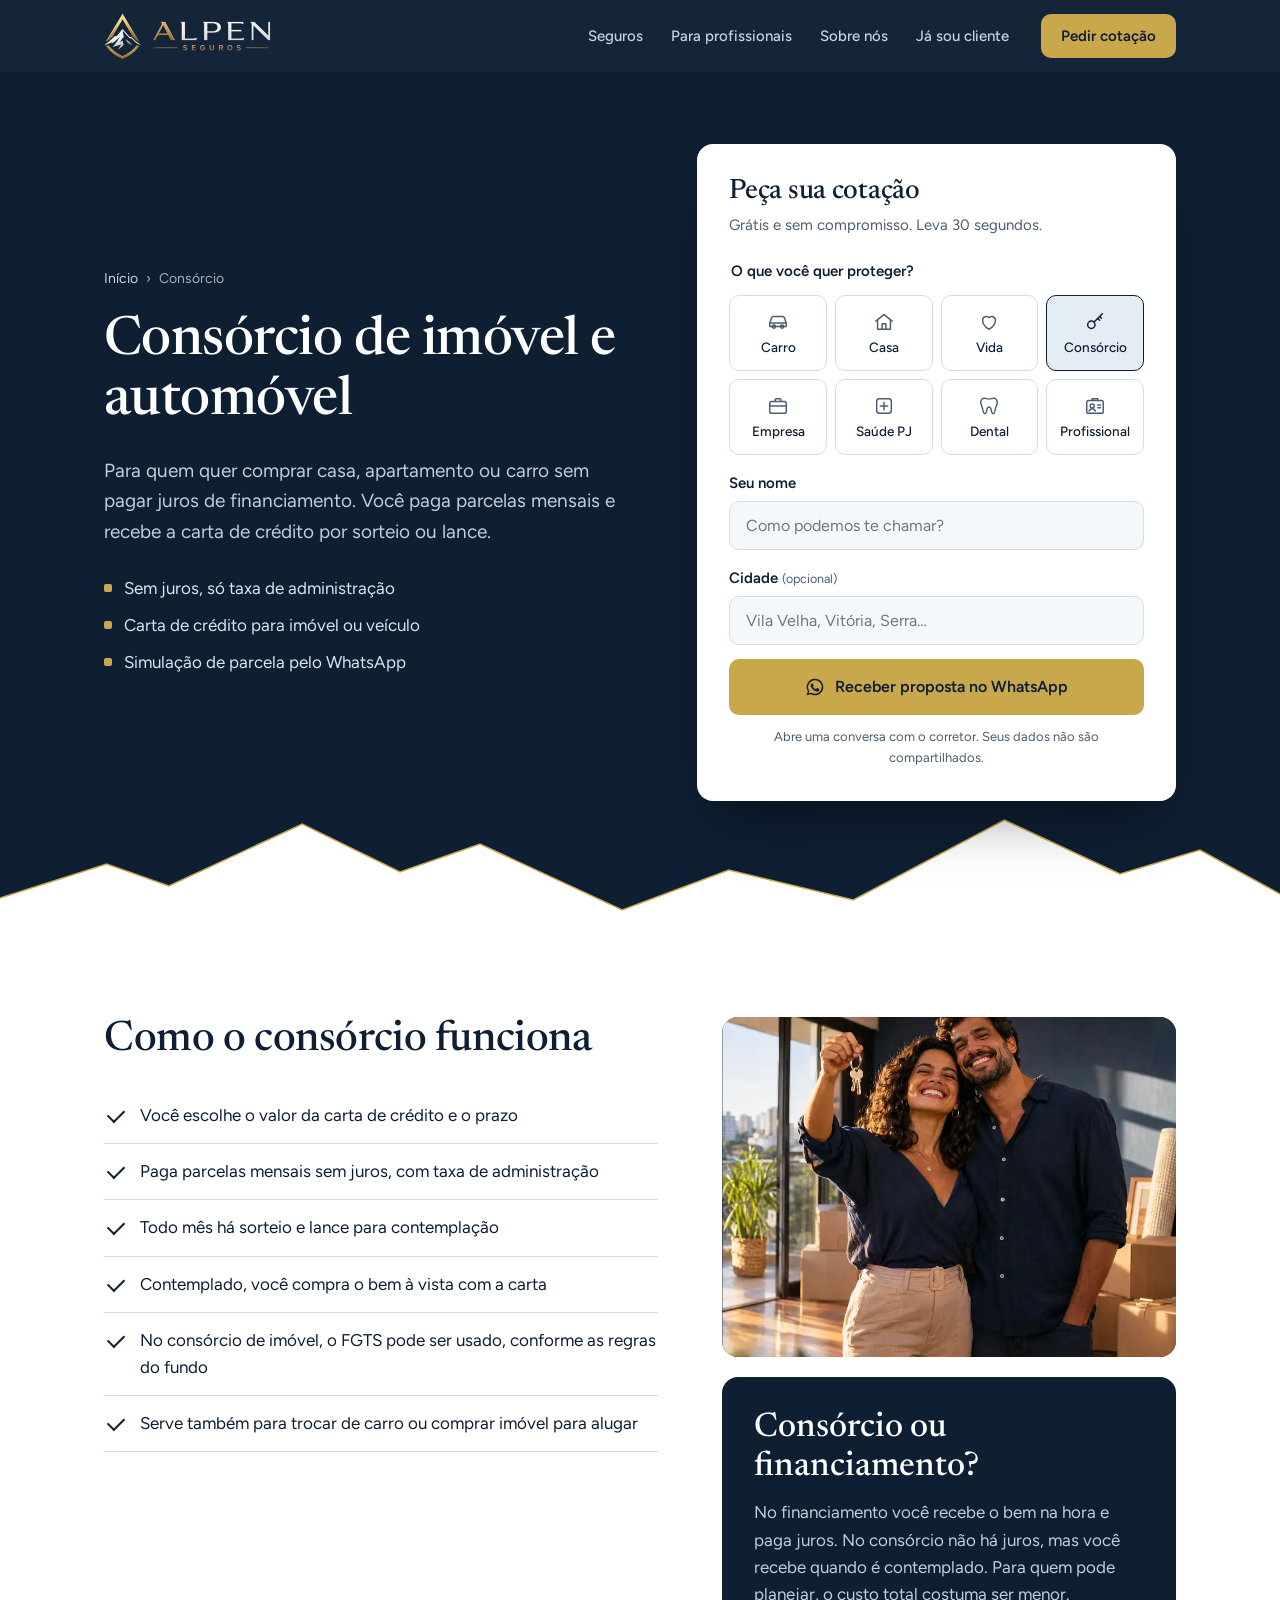
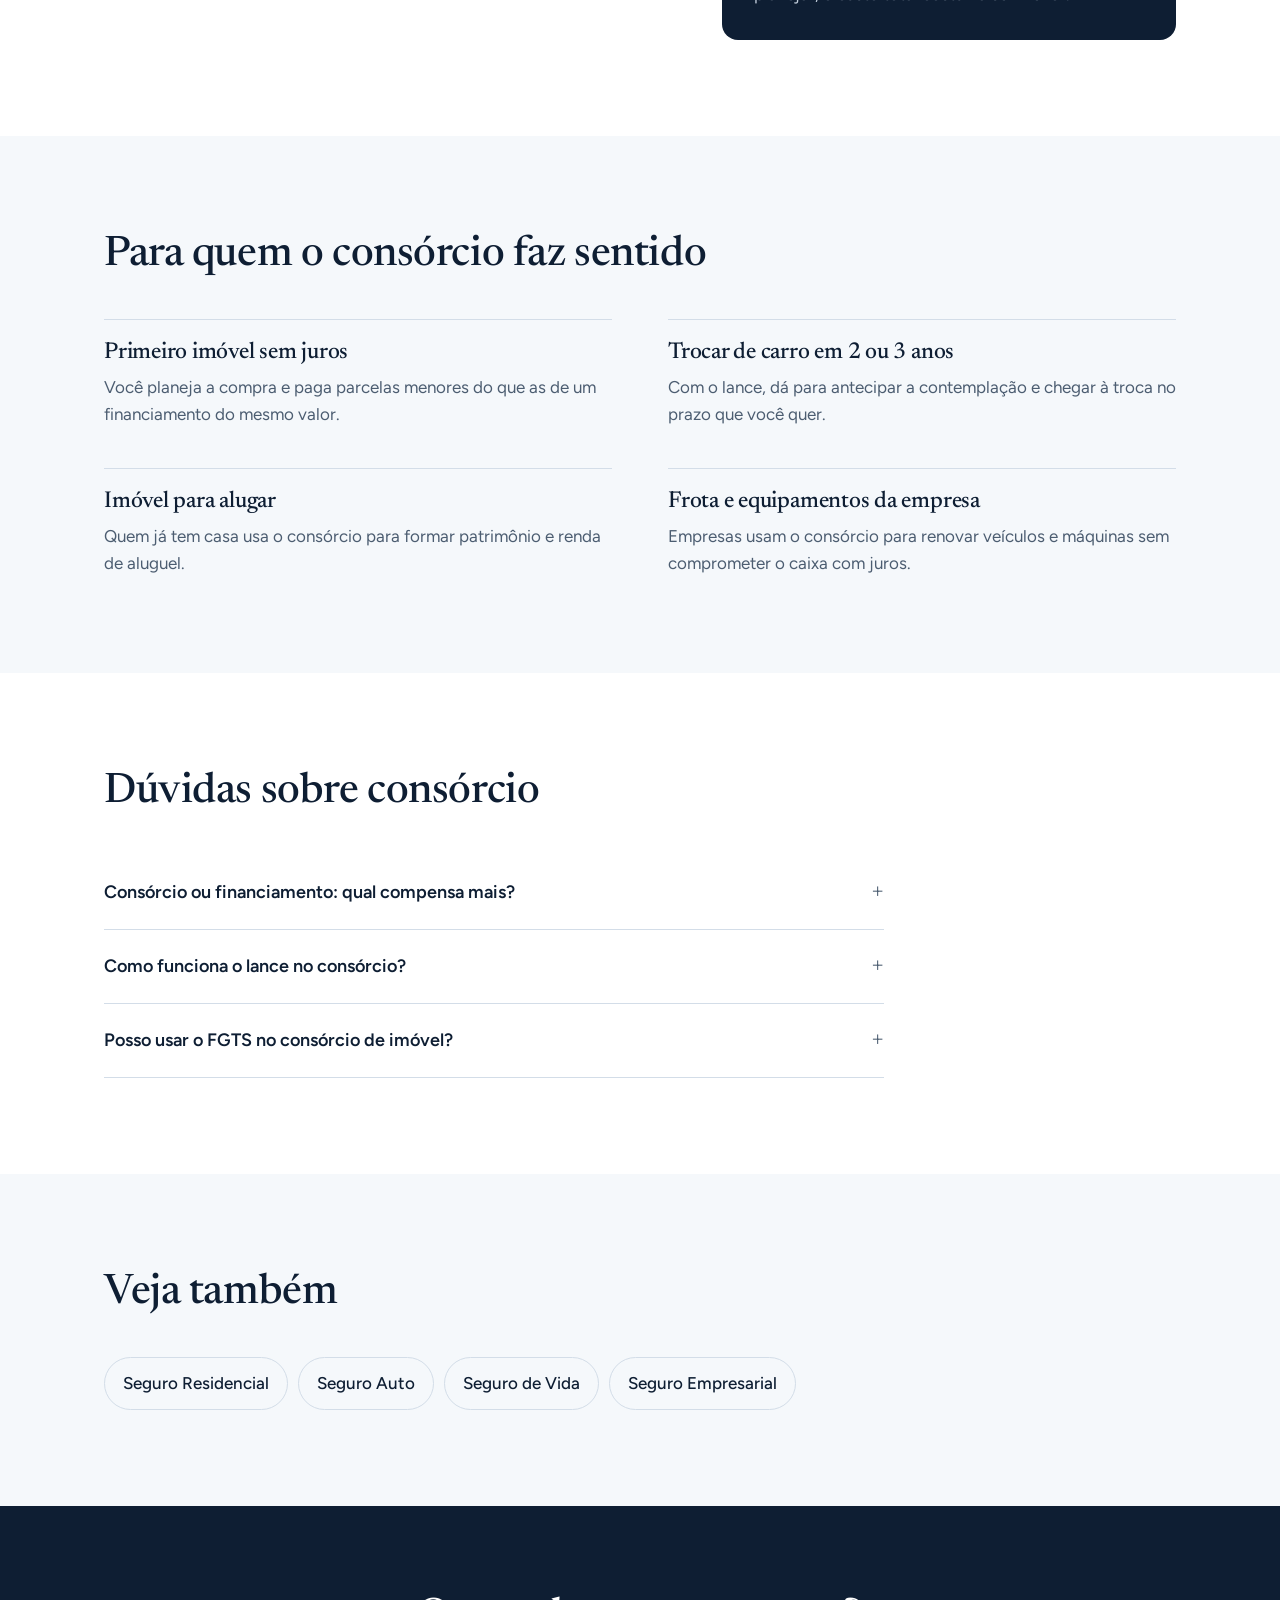
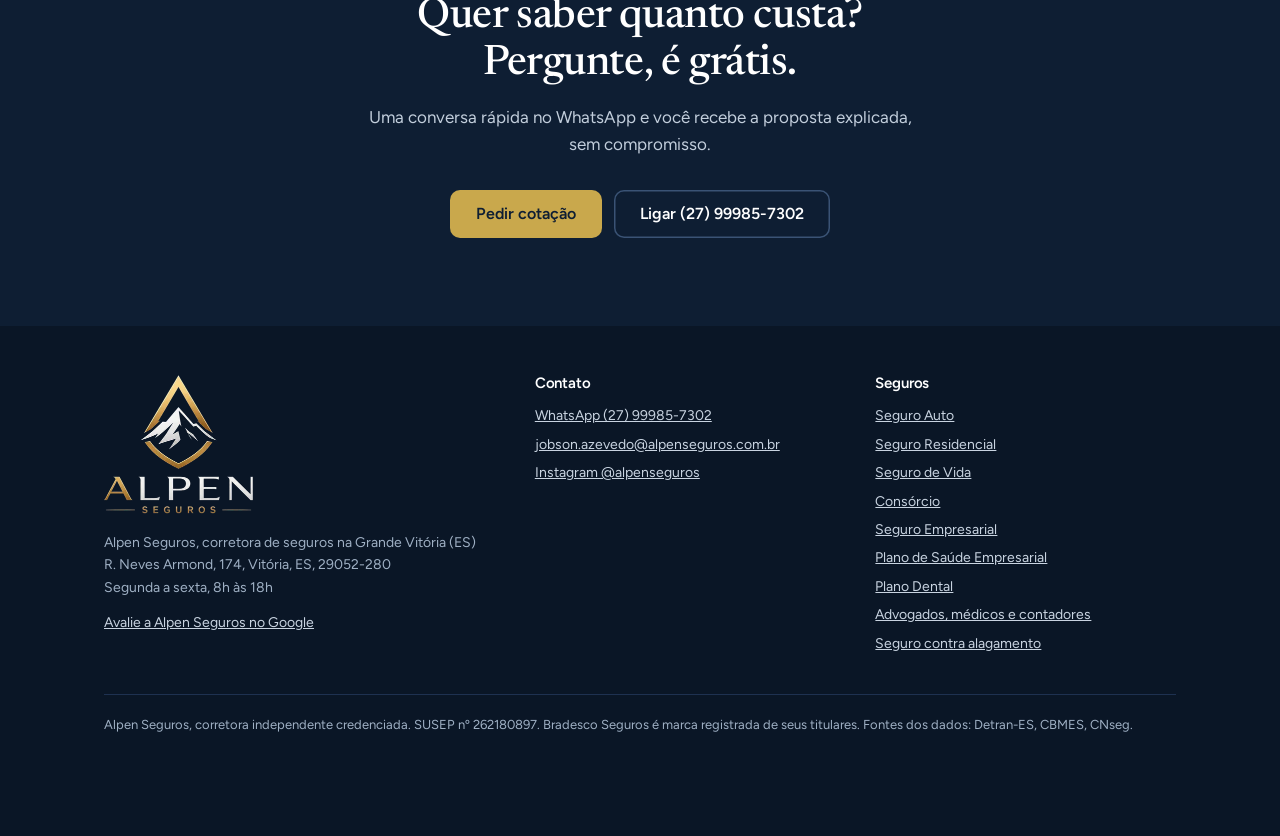
==== consorcio/index.html @ 2e8d4a55 "Add AI-generated lifestyle photos for each insurance page - Nine 2048px photos generated with GPT Im" ====
<!doctype html>
<html lang="pt-BR">
<head>
<meta charset="utf-8">
<meta name="viewport" content="width=device-width, initial-scale=1">
<meta name="google-site-verification" content="KwMUnPhEpfxivuKFeh3EmDZfdwKrWBm_-2yaFCS8dkA">
<title>Consórcio de Imóvel e Automóvel no ES | Alpen Seguros</title>
<meta name="description" content="Consórcio para comprar casa, apartamento ou carro sem juros de financiamento. Entenda lance, sorteio e carta de crédito. Atendimento em Vila Velha e Vitória.">
<meta name="robots" content="index, follow">
<link rel="canonical" href="https://alpenseguros.com.br/consorcio/">
<meta name="geo.region" content="BR-ES">
<meta name="geo.placename" content="Vitória, Vila Velha, Espírito Santo">
<meta property="og:type" content="website">
<meta property="og:locale" content="pt_BR">
<meta property="og:site_name" content="Alpen Seguros">
<meta property="og:url" content="https://alpenseguros.com.br/consorcio/">
<meta property="og:title" content="Consórcio de Imóvel e Automóvel no ES | Alpen Seguros">
<meta property="og:description" content="Consórcio para comprar casa, apartamento ou carro sem juros de financiamento. Entenda lance, sorteio e carta de crédito. Atendimento em Vila Velha e Vitória.">
<meta property="og:image" content="https://alpenseguros.com.br/img/og-alpen-seguros.jpg">
<meta property="og:image:width" content="1200">
<meta property="og:image:height" content="630">
<meta name="twitter:card" content="summary_large_image">
<link rel="icon" type="image/png" href="/img/favicon.png">
<link rel="apple-touch-icon" href="/img/apple-touch-icon.png">
<link rel="preconnect" href="https://fonts.googleapis.com">
<link rel="preconnect" href="https://fonts.gstatic.com" crossorigin>
<link href="https://fonts.googleapis.com/css2?family=Figtree:wght@400;500;600&family=Newsreader:wght@400;500&display=swap" rel="stylesheet">
<link rel="stylesheet" href="/assets/site.css">
<script>document.documentElement.classList.add('js')</script>
<script type="application/ld+json">
{
 "@context": "https://schema.org",
 "@type": "Service",
 "name": "Consórcio de imóvel e automóvel",
 "serviceType": "Consórcio",
 "description": "Consórcio para comprar casa, apartamento ou carro sem juros de financiamento. Entenda lance, sorteio e carta de crédito. Atendimento em Vila Velha e Vitória.",
 "url": "https://alpenseguros.com.br/consorcio/",
 "provider": {
  "@id": "https://alpenseguros.com.br/#empresa"
 },
 "areaServed": [
  "Vila Velha",
  "Vitória",
  "Serra",
  "Cariacica",
  "Viana",
  "Espírito Santo"
 ]
}
</script>
<script type="application/ld+json">
{
 "@context": "https://schema.org",
 "@type": "FAQPage",
 "mainEntity": [
  {
   "@type": "Question",
   "name": "Consórcio ou financiamento: qual compensa mais?",
   "acceptedAnswer": {
    "@type": "Answer",
    "text": "Se você precisa do bem agora, o financiamento resolve, mas com juros. Se pode esperar a contemplação, o consórcio costuma sair mais barato no total."
   }
  },
  {
   "@type": "Question",
   "name": "Como funciona o lance no consórcio?",
   "acceptedAnswer": {
    "@type": "Answer",
    "text": "Lance é um valor que você oferece adiantado para ser contemplado antes. Todo mês, além dos sorteados, é contemplado quem oferece o maior lance."
   }
  },
  {
   "@type": "Question",
   "name": "Posso usar o FGTS no consórcio de imóvel?",
   "acceptedAnswer": {
    "@type": "Answer",
    "text": "Sim, para dar lance, amortizar ou completar a carta, desde que você cumpra as regras do FGTS para compra de imóvel residencial."
   }
  }
 ]
}
</script>
<script type="application/ld+json">
{
 "@context": "https://schema.org",
 "@type": "BreadcrumbList",
 "itemListElement": [
  {
   "@type": "ListItem",
   "position": 1,
   "name": "Alpen Seguros",
   "item": "https://alpenseguros.com.br/"
  },
  {
   "@type": "ListItem",
   "position": 2,
   "name": "Consórcio",
   "item": "https://alpenseguros.com.br/consorcio/"
  }
 ]
}
</script>
<script type="application/ld+json">
{
 "@context": "https://schema.org",
 "@type": "InsuranceAgency",
 "@id": "https://alpenseguros.com.br/#empresa",
 "name": "Alpen Seguros",
 "description": "Corretora de seguros em Vila Velha e Vitória (ES). Seguro auto, residencial, de vida, consórcio, seguro empresarial, plano de saúde, plano dental e seguros para profissionais liberais.",
 "url": "https://alpenseguros.com.br/",
 "logo": "https://alpenseguros.com.br/img/og-alpen-seguros.jpg",
 "image": "https://alpenseguros.com.br/img/og-alpen-seguros.jpg",
 "telephone": "+55-27-99985-7302",
 "email": "jobson.azevedo@alpenseguros.com.br",
 "founder": {
  "@type": "Person",
  "name": "Jobson Azevedo",
  "jobTitle": "Corretor de seguros"
 },
 "foundingDate": "2025",
 "address": {
  "@type": "PostalAddress",
  "streetAddress": "R. Neves Armond, 174",
  "addressLocality": "Vitória",
  "addressRegion": "ES",
  "postalCode": "29052-280",
  "addressCountry": "BR"
 },
 "geo": {
  "@type": "GeoCoordinates",
  "latitude": -20.301,
  "longitude": -40.2917
 },
 "areaServed": [
  "Vila Velha",
  "Vitória",
  "Serra",
  "Cariacica",
  "Viana",
  "Guarapari",
  "Espírito Santo"
 ],
 "sameAs": [
  "https://www.instagram.com/alpenseguros"
 ],
 "openingHoursSpecification": {
  "@type": "OpeningHoursSpecification",
  "dayOfWeek": [
   "Monday",
   "Tuesday",
   "Wednesday",
   "Thursday",
   "Friday"
  ],
  "opens": "08:00",
  "closes": "18:00"
 },
 "priceRange": "$$",
 "identifier": {
  "@type": "PropertyValue",
  "propertyID": "SUSEP",
  "value": "262180897"
 },
 "hasOfferCatalog": {
  "@type": "OfferCatalog",
  "name": "Seguros",
  "itemListElement": [
   {
    "@type": "Offer",
    "itemOffered": {
     "@type": "Service",
     "name": "Seguro Auto",
     "url": "https://alpenseguros.com.br/seguro-auto/"
    }
   },
   {
    "@type": "Offer",
    "itemOffered": {
     "@type": "Service",
     "name": "Seguro Residencial",
     "url": "https://alpenseguros.com.br/seguro-residencial/"
    }
   },
   {
    "@type": "Offer",
    "itemOffered": {
     "@type": "Service",
     "name": "Seguro de Vida",
     "url": "https://alpenseguros.com.br/seguro-de-vida/"
    }
   },
   {
    "@type": "Offer",
    "itemOffered": {
     "@type": "Service",
     "name": "Consórcio",
     "url": "https://alpenseguros.com.br/consorcio/"
    }
   },
   {
    "@type": "Offer",
    "itemOffered": {
     "@type": "Service",
     "name": "Seguro Empresarial",
     "url": "https://alpenseguros.com.br/seguro-empresarial/"
    }
   },
   {
    "@type": "Offer",
    "itemOffered": {
     "@type": "Service",
     "name": "Plano de Saúde Empresarial",
     "url": "https://alpenseguros.com.br/plano-de-saude-empresarial/"
    }
   },
   {
    "@type": "Offer",
    "itemOffered": {
     "@type": "Service",
     "name": "Plano Dental",
     "url": "https://alpenseguros.com.br/plano-dental/"
    }
   },
   {
    "@type": "Offer",
    "itemOffered": {
     "@type": "Service",
     "name": "Advogados, médicos e contadores",
     "url": "https://alpenseguros.com.br/seguro-para-profissionais/"
    }
   },
   {
    "@type": "Offer",
    "itemOffered": {
     "@type": "Service",
     "name": "Seguro contra alagamento",
     "url": "https://alpenseguros.com.br/seguro-alagamento/"
    }
   }
  ]
 }
}
</script>
<!-- Google Ads: conversão "Clique no WhatsApp" (criada em 24/06/2026) -->
<script>
// Carrega o Google Ads depois que a página abriu (os eventos ficam na fila até lá)
window.addEventListener('load',function(){var s=document.createElement('script');s.async=true;s.src='https://www.googletagmanager.com/gtag/js?id=AW-18230041101';document.head.appendChild(s);});
window.dataLayer=window.dataLayer||[];
function gtag(){dataLayer.push(arguments);}
gtag('js',new Date());
gtag('config','AW-18230041101');
window.alpenConversao=function(){gtag('event','conversion',{'send_to':'AW-18230041101/6PaYCPKf7MQcEI204fRD'});};
document.addEventListener('click',function(e){if(e.target.closest('a[href*="wa.me"]'))window.alpenConversao();});
</script>
</head>
<body>
<a class="skip" href="#conteudo">Pular para o conteúdo</a>
<header class="top">
  <div class="wrap nav">
    <a class="brand" href="/" aria-label="Alpen Seguros, página inicial">
      <img class="brand-mark" src="/img/alpen-simbolo.webp" alt="" width="74" height="92">
      <img class="brand-name" src="/img/alpen-nome.webp" alt="Alpen Seguros" width="236" height="60">
    </a>
    <ul>
      <li><a href="/#seguros">Seguros</a></li>
      <li><a href="/seguro-para-profissionais/">Para profissionais</a></li>
      <li><a href="/#sobre">Sobre nós</a></li>
      <li><a href="/#cliente">Já sou cliente</a></li>
    </ul>
    <a class="btn btn-gold" href="#cotacao" data-focus>Pedir cotação</a>
  </div>
</header>

<main id="conteudo">
  <section class="hero inner">
    <div class="wrap hero-grid">
      <div>
        <nav class="crumbs" aria-label="Você está em"><a href="/">Início</a><span aria-hidden="true">›</span>Consórcio</nav>
        <h1>Consórcio de imóvel e automóvel</h1>
        <p class="lead">Para quem quer comprar casa, apartamento ou carro sem pagar juros de financiamento. Você paga parcelas mensais e recebe a carta de crédito por sorteio ou lance.</p>
        <ul class="highlights">
          <li>Sem juros, só taxa de administração</li>
          <li>Carta de crédito para imóvel ou veículo</li>
          <li>Simulação de parcela pelo WhatsApp</li>
        </ul>
      </div>
      <form class="quote" id="cotacao" novalidate>
        <h2>Peça sua cotação</h2>
        <p class="sub">Grátis e sem compromisso. Leva 30 segundos.</p>
        <fieldset>
          <legend>O que você quer proteger?</legend>
          <div class="chips">
            <label class="chip"><input type="radio" name="produto" value="Seguro Auto"><span><svg viewBox="0 0 24 24" fill="none" stroke-width="1.6" stroke-linecap="round" stroke-linejoin="round" aria-hidden="true"><path d="M5 17h14M3 13l2-5.5A2 2 0 0 1 6.9 6h10.2a2 2 0 0 1 1.9 1.5L21 13v4h-2.5M5.5 17H3v-4h18"/><circle cx="7.5" cy="17" r="1.8"/><circle cx="16.5" cy="17" r="1.8"/></svg>Carro</span></label>
            <label class="chip"><input type="radio" name="produto" value="Seguro Residencial"><span><svg viewBox="0 0 24 24" fill="none" stroke-width="1.6" stroke-linecap="round" stroke-linejoin="round" aria-hidden="true"><path d="M3 11 12 4l9 7"/><path d="M5 10v10h14V10"/><path d="M10 20v-6h4v6"/></svg>Casa</span></label>
            <label class="chip"><input type="radio" name="produto" value="Seguro de Vida"><span><svg viewBox="0 0 24 24" fill="none" stroke-width="1.6" stroke-linecap="round" stroke-linejoin="round" aria-hidden="true"><path d="M12 20s-7-4.4-7-10a4 4 0 0 1 7-2.6A4 4 0 0 1 19 10c0 5.6-7 10-7 10Z"/></svg>Vida</span></label>
            <label class="chip"><input type="radio" name="produto" value="Consórcio" checked><span><svg viewBox="0 0 24 24" fill="none" stroke-width="1.6" stroke-linecap="round" stroke-linejoin="round" aria-hidden="true"><circle cx="8" cy="15" r="4"/><path d="m11 12 9-9M17 6l2 2M15 8l2 2"/></svg>Consórcio</span></label>
            <label class="chip"><input type="radio" name="produto" value="Seguro Empresarial"><span><svg viewBox="0 0 24 24" fill="none" stroke-width="1.6" stroke-linecap="round" stroke-linejoin="round" aria-hidden="true"><rect x="3" y="7" width="18" height="13" rx="2"/><path d="M9 7V5a1 1 0 0 1 1-1h4a1 1 0 0 1 1 1v2M3 12h18"/></svg>Empresa</span></label>
            <label class="chip"><input type="radio" name="produto" value="Plano de Saúde Empresarial"><span><svg viewBox="0 0 24 24" fill="none" stroke-width="1.6" stroke-linecap="round" stroke-linejoin="round" aria-hidden="true"><rect x="4" y="4" width="16" height="16" rx="3"/><path d="M12 8v8M8 12h8"/></svg>Saúde PJ</span></label>
            <label class="chip"><input type="radio" name="produto" value="Plano Dental"><span><svg viewBox="0 0 24 24" fill="none" stroke-width="1.6" stroke-linecap="round" stroke-linejoin="round" aria-hidden="true"><path d="M7 3.5c-2.5 0-4 2-4 4.5 0 3 1.5 4.5 2 7 .5 3 1 5.5 2.5 5.5S9.5 17 10 15c.4-1.4 1-2 2-2s1.6.6 2 2c.5 2 1 5.5 2.5 5.5S18.5 18 19 15c.5-2.5 2-4 2-7 0-2.5-1.5-4.5-4-4.5-2 0-3 1-5 1s-3-1-5-1Z"/></svg>Dental</span></label>
            <label class="chip"><input type="radio" name="produto" value="Seguro para Profissional Liberal"><span><svg viewBox="0 0 24 24" fill="none" stroke-width="1.6" stroke-linecap="round" stroke-linejoin="round" aria-hidden="true"><rect x="3" y="6" width="18" height="14" rx="2"/><circle cx="9" cy="12" r="2.2"/><path d="M5.5 17.5c.6-1.6 2-2.5 3.5-2.5s2.9.9 3.5 2.5M15 11h3M15 14h3M9 6V4h6v2"/></svg>Profissional</span></label>
          </div>
        </fieldset>
        <div class="field">
          <label for="nome">Seu nome</label>
          <input id="nome" name="nome" autocomplete="given-name" placeholder="Como podemos te chamar?">
        </div>
        <div class="field">
          <label for="cidade">Cidade <small>(opcional)</small></label>
          <input id="cidade" name="cidade" autocomplete="address-level2" placeholder="Vila Velha, Vitória, Serra…">
        </div>
        <p class="err" id="err" role="alert"></p>
        <button class="btn btn-gold" type="submit"><svg width="20" height="20" viewBox="0 0 24 24" aria-hidden="true"><path fill="currentColor" d="M12 2a10 10 0 0 0-8.6 15.1L2 22l5-1.3A10 10 0 1 0 12 2Zm0 18.2c-1.5 0-3-.4-4.3-1.2l-.3-.2-3 .8.8-2.9-.2-.3A8.2 8.2 0 1 1 12 20.2Zm4.5-6.1c-.2-.1-1.5-.7-1.7-.8-.2-.1-.4-.1-.6.1l-.8 1c-.1.2-.3.2-.5.1a6.7 6.7 0 0 1-3.3-2.9c-.2-.4.2-.4.7-1.3.1-.2 0-.3 0-.4l-.8-1.8c-.2-.5-.4-.4-.6-.4h-.5a1 1 0 0 0-.7.3 3 3 0 0 0-.9 2.2c0 1.3.9 2.5 1 2.7.1.2 1.8 2.8 4.4 3.9 1.6.7 2.3.8 3.1.6.5-.1 1.5-.6 1.7-1.2.2-.6.2-1.1.1-1.2l-.6-.3Z"/></svg>Receber proposta no WhatsApp</button>
        <p class="fine">Abre uma conversa com o corretor. Seus dados não são compartilhados.</p>
      </form>
    </div>
    <svg class="ridge" viewBox="0 0 1440 110" preserveAspectRatio="none" aria-hidden="true">
      <path d="M0 110V86l120-34 70 22 150-62 110 48 90-28 160 66 120-40 140 30 170-80 130 54 90-24 90 44V110Z" fill="#fff"/>
      <path d="M0 86l120-34 70 22 150-62 110 48 90-28 160 66 120-40 140 30 170-80 130 54 90-24 90 44" fill="none" stroke="#C9A84C" stroke-width="1.5" vector-effect="non-scaling-stroke"/>
    </svg>
  </section>

  <section class="block">
    <div class="wrap split">
      <div>
        <h2>Como o consórcio funciona</h2>
        <ul class="checks">
          <li>Você escolhe o valor da carta de crédito e o prazo</li>
          <li>Paga parcelas mensais sem juros, com taxa de administração</li>
          <li>Todo mês há sorteio e lance para contemplação</li>
          <li>Contemplado, você compra o bem à vista com a carta</li>
          <li>No consórcio de imóvel, o FGTS pode ser usado, conforme as regras do fundo</li>
          <li>Serve também para trocar de carro ou comprar imóvel para alugar</li>
        </ul>
      </div>
      <div class="side">
        <figure class="shot reveal"><img src="/img/fotos/consorcio-800.webp" srcset="/img/fotos/consorcio-480.webp 480w, /img/fotos/consorcio-800.webp 800w, /img/fotos/consorcio-1200.webp 1200w" sizes="(max-width: 960px) 100vw, 560px" alt="Chaves de um imóvel novo" loading="lazy" decoding="async" onerror="this.parentNode.classList.add('nofoto')"><svg class="fallback" viewBox="0 0 24 24" fill="none" stroke-width="1.6" stroke-linecap="round" stroke-linejoin="round" aria-hidden="true"><circle cx="8" cy="15" r="4"/><path d="m11 12 9-9M17 6l2 2M15 8l2 2"/></svg></figure>
        <div class="fact"><strong>Consórcio ou financiamento?</strong><p>No financiamento você recebe o bem na hora e paga juros. No consórcio não há juros, mas você recebe quando é contemplado. Para quem pode planejar, o custo total costuma ser menor.</p></div>
      </div>
    </div>
  </section>
  <section class="block alt">
    <div class="wrap">
      <div class="head"><h2>Para quem o consórcio faz sentido</h2></div>
      <div class="cases">
        <div><h3>Primeiro imóvel sem juros</h3><p>Você planeja a compra e paga parcelas menores do que as de um financiamento do mesmo valor.</p></div>
        <div><h3>Trocar de carro em 2 ou 3 anos</h3><p>Com o lance, dá para antecipar a contemplação e chegar à troca no prazo que você quer.</p></div>
        <div><h3>Imóvel para alugar</h3><p>Quem já tem casa usa o consórcio para formar patrimônio e renda de aluguel.</p></div>
        <div><h3>Frota e equipamentos da empresa</h3><p>Empresas usam o consórcio para renovar veículos e máquinas sem comprometer o caixa com juros.</p></div>
      </div>
    </div>
  </section>

  <section class="block">
    <div class="wrap">
      <div class="head"><h2>Dúvidas sobre consórcio</h2></div>
      <div class="faq">
        <details><summary>Consórcio ou financiamento: qual compensa mais?</summary><p>Se você precisa do bem agora, o financiamento resolve, mas com juros. Se pode esperar a contemplação, o consórcio costuma sair mais barato no total.</p></details>
        <details><summary>Como funciona o lance no consórcio?</summary><p>Lance é um valor que você oferece adiantado para ser contemplado antes. Todo mês, além dos sorteados, é contemplado quem oferece o maior lance.</p></details>
        <details><summary>Posso usar o FGTS no consórcio de imóvel?</summary><p>Sim, para dar lance, amortizar ou completar a carta, desde que você cumpra as regras do FGTS para compra de imóvel residencial.</p></details>
      </div>
    </div>
  </section>

  <section class="block alt">
    <div class="wrap">
      <div class="head"><h2>Veja também</h2></div>
      <ul class="related">
        <li><a href="/seguro-residencial/">Seguro Residencial</a></li>
        <li><a href="/seguro-auto/">Seguro Auto</a></li>
        <li><a href="/seguro-de-vida/">Seguro de Vida</a></li>
        <li><a href="/seguro-empresarial/">Seguro Empresarial</a></li>
      </ul>
    </div>
  </section>

  <section class="final">
    <div class="wrap">
      <h2>Quer saber quanto custa? Pergunte, é grátis.</h2>
      <p>Uma conversa rápida no WhatsApp e você recebe a proposta explicada, sem compromisso.</p>
      <div class="actions">
        <a class="btn btn-gold" href="#cotacao" data-focus>Pedir cotação</a>
        <a class="btn btn-ghost" href="tel:+5527999857302">Ligar (27) 99985-7302</a>
      </div>
    </div>
  </section>
</main>
<footer>
  <div class="wrap">
    <div class="foot">
      <div>
        <img class="foot-logo" src="/img/alpen-logo.webp" alt="Alpen Seguros" width="300" height="279" loading="lazy">
        <address>
          Alpen Seguros, corretora de seguros na Grande Vitória (ES)<br>
          R. Neves Armond, 174, Vitória, ES, 29052-280<br>
          Segunda a sexta, 8h às 18h
        </address>
        <p style="margin-top:10px"><a href="https://share.google/4tzNJm3uzbHY8INDY">Avalie a Alpen Seguros no Google</a></p>
      </div>
      <div>
        <h2>Contato</h2>
        <ul>
          <li><a href="https://wa.me/5527999857302">WhatsApp (27) 99985-7302</a></li>
          <li><a href="mailto:jobson.azevedo@alpenseguros.com.br">jobson.azevedo@alpenseguros.com.br</a></li>
          <li><a href="https://www.instagram.com/alpenseguros">Instagram @alpenseguros</a></li>
        </ul>
      </div>
      <div>
        <h2>Seguros</h2>
        <ul>
          <li><a href="/seguro-auto/">Seguro Auto</a></li>
          <li><a href="/seguro-residencial/">Seguro Residencial</a></li>
          <li><a href="/seguro-de-vida/">Seguro de Vida</a></li>
          <li><a href="/consorcio/">Consórcio</a></li>
          <li><a href="/seguro-empresarial/">Seguro Empresarial</a></li>
          <li><a href="/plano-de-saude-empresarial/">Plano de Saúde Empresarial</a></li>
          <li><a href="/plano-dental/">Plano Dental</a></li>
          <li><a href="/seguro-para-profissionais/">Advogados, médicos e contadores</a></li>
          <li><a href="/seguro-alagamento/">Seguro contra alagamento</a></li>
        </ul>
      </div>
    </div>
    <p class="legal">Alpen Seguros, corretora independente credenciada. SUSEP nº 262180897. Bradesco Seguros é marca registrada de seus titulares. Fontes dos dados: Detran-ES, CBMES, CNseg.</p>
  </div>
</footer>
<div class="mbar">
  <a class="btn btn-gold" href="#cotacao" data-focus>Pedir cotação</a>
  <a class="btn btn-ghost" href="tel:+5527999857302" aria-label="Ligar para a Alpen Seguros">Ligar</a>
</div>
<script src="/assets/site.js" defer></script>
</body>
</html>
---- assets/site.css ----
/* Alpen Seguros — estilos compartilhados por todas as páginas */
:root{
  --ink:#0E1E33;        /* azul-marinho da marca */
  --ink-2:#17314F;
  --gold:#C9A84C;       /* dourado da logo: reservado para o CTA de cotação */
  --gold-hover:#D9BA62;
  --snow:#F5F8FB;       /* fundo claro frio (neve) */
  --glacier:#E4ECF4;
  --slate:#4C5D71;      /* texto secundário, contraste AA sobre branco */
  --line:#D3DDE8;
  --white:#FFFFFF;
  --serif:"Newsreader",Georgia,serif;
  --sans:"Figtree",system-ui,sans-serif;
  --wrap:1120px;
}
*{box-sizing:border-box;margin:0}
html{scroll-behavior:smooth;-webkit-text-size-adjust:100%}
@media (prefers-reduced-motion:reduce){html{scroll-behavior:auto}*{transition:none!important;animation:none!important}}
body{font-family:var(--sans);font-size:17px;line-height:1.6;color:var(--ink);background:var(--white)}
img,svg{display:block;max-width:100%}
a{color:inherit}
:focus-visible{outline:3px solid var(--gold);outline-offset:3px;border-radius:4px}
.wrap{max-width:var(--wrap);margin:0 auto;padding:0 24px}
h1,h2,h3{font-family:var(--serif);font-weight:500;line-height:1.12;letter-spacing:-.01em}
h2{font-size:clamp(30px,4vw,42px)}
.lead{color:var(--slate);font-size:19px;max-width:60ch}
.skip{position:absolute;left:-9999px;top:8px;background:var(--white);padding:10px 14px;border-radius:8px;z-index:99}
.skip:focus{left:8px}

/* Botões: só a cotação é dourada */
.btn{display:inline-flex;align-items:center;justify-content:center;gap:10px;font:600 16px/1 var(--sans);padding:16px 26px;min-height:48px;border-radius:10px;border:0;cursor:pointer;text-decoration:none;transition:background .15s,box-shadow .15s}
.btn-gold{background:var(--gold);color:var(--ink)}
.btn-gold:hover{background:var(--gold-hover)}
.btn-ghost{background:transparent;color:var(--ink);box-shadow:inset 0 0 0 1.5px var(--line)}
.btn-ghost:hover{box-shadow:inset 0 0 0 1.5px var(--ink)}

/* Header */
header.top{position:sticky;top:0;z-index:20;background:rgba(14,30,51,.97);backdrop-filter:blur(6px)}
.nav{display:flex;align-items:center;gap:32px;height:72px}
.brand{display:flex;align-items:center;gap:12px;text-decoration:none}
.brand-mark{height:46px;width:auto}
.brand-name{height:30px;width:auto}
.nav ul{display:flex;gap:28px;list-style:none;padding:0;margin-left:auto}
.nav ul a{color:#C9D4E1;text-decoration:none;font-size:15px;font-weight:500}
.nav ul a:hover,.nav ul a[aria-current]{color:var(--white)}
.nav .btn{padding:12px 20px;font-size:15px;min-height:44px}

/* Hero */
.hero{background:var(--ink);color:var(--white);position:relative;overflow:hidden}
.hero-grid{display:grid;grid-template-columns:1.05fr .95fr;gap:64px;align-items:center;padding:72px 24px 120px}
.hero h1{font-size:clamp(40px,5.2vw,62px);max-width:14ch}
.hero.inner h1{font-size:clamp(36px,4.4vw,54px);max-width:16ch}
.hero .lead{color:#C2CEDC;margin-top:24px}
.crumbs{font-size:14px;color:#9FB0C4;margin-bottom:20px}
.crumbs a{color:#C9D4E1;text-decoration:none}
.crumbs a:hover{text-decoration:underline}
.crumbs span{margin:0 8px}
.highlights{list-style:none;padding:0;margin-top:28px;display:grid;gap:10px;color:#DCE4EE}
.highlights li{display:flex;gap:12px;align-items:baseline}
.highlights li::before{content:"";flex:none;width:8px;height:8px;border-radius:2px;background:var(--gold);transform:translateY(-2px)}
.ridge{position:absolute;left:0;right:0;bottom:-1px;width:100%;height:110px}

/* Formulário de cotação */
.quote{background:var(--white);color:var(--ink);border-radius:16px;padding:32px;box-shadow:0 30px 60px -20px rgba(0,0,0,.45);position:relative;z-index:2;scroll-margin-top:96px}
.quote h2{font-size:28px}
.quote p.sub{color:var(--slate);font-size:15px;margin-top:6px}
fieldset{border:0;padding:0;margin:22px 0 0}
legend{font-weight:600;font-size:15px;margin-bottom:12px}
.chips{display:grid;grid-template-columns:repeat(4,1fr);gap:8px}
.chip input{position:absolute;opacity:0;pointer-events:none}
.chip span{display:flex;flex-direction:column;align-items:center;justify-content:center;gap:6px;min-height:76px;padding:10px 4px;border-radius:10px;border:1.5px solid var(--line);font-size:13.5px;font-weight:500;cursor:pointer;text-align:center;line-height:1.2;transition:border-color .15s,background .15s}
.chip svg{width:22px;height:22px;stroke:var(--slate);flex:none}
.chip span:hover{border-color:var(--slate)}
.chip input:checked+span{border-color:var(--ink);background:var(--glacier)}
.chip input:checked+span svg{stroke:var(--ink)}
.chip input:focus-visible+span{outline:3px solid var(--gold);outline-offset:2px}
.field{margin-top:16px}
.field label{display:block;font-weight:600;font-size:15px;margin-bottom:6px}
.field label small{font-weight:400;color:var(--slate)}
.field input{width:100%;font:16px var(--sans);padding:14px 16px;border-radius:10px;border:1.5px solid var(--line);background:var(--snow);color:var(--ink)}
.field input:focus{border-color:var(--ink);outline:none;background:var(--white)}
.quote .btn{width:100%;margin-top:14px;padding:18px}
.quote .fine{font-size:13px;color:var(--slate);margin-top:12px;text-align:center}
.err{color:#B3261E;font-size:14px;margin-top:8px}
.err:empty{display:none}

/* Faixa de confiança */
.trust{background:var(--snow);border-bottom:1px solid var(--line)}
.trust ul{display:grid;grid-template-columns:repeat(4,1fr);list-style:none;padding:28px 24px;gap:24px}
.trust li{font-size:15px;color:var(--slate);line-height:1.4}
.trust li strong{display:block;color:var(--ink);font-size:16px}

section.block{padding:96px 0}
section.alt{background:var(--snow)}
.head{margin-bottom:40px}
.head .lead{margin-top:12px}

/* Fotos: revelação ao rolar (só com JS e sem "reduzir movimento") */
figure{margin:0;position:relative;overflow:hidden}
figure img{width:100%;height:100%;object-fit:cover}
figure .fallback{display:none}
figure.nofoto img{display:none}
figure.nofoto .fallback{display:block}
@media (prefers-reduced-motion:no-preference){
  .js .reveal img{clip-path:inset(14% 0 0 0);transform:scale(1.08);opacity:.2;transition:clip-path .9s cubic-bezier(.2,.7,.2,1),transform 1.2s cubic-bezier(.2,.7,.2,1),opacity .6s}
  .js .reveal.in img{clip-path:inset(0);transform:none;opacity:1}
}

/* Abas por momento de vida */
.tabs{display:flex;gap:8px;margin:-8px 0 28px;overflow-x:auto;scrollbar-width:none;padding-bottom:4px}
.tabs::-webkit-scrollbar{display:none}
.tabs button{flex:none;font:600 15px var(--sans);color:var(--slate);background:none;border:1.5px solid var(--line);border-radius:99px;padding:10px 18px;min-height:44px;cursor:pointer}
.tabs button:hover{color:var(--ink);border-color:var(--slate)}
.tabs button[aria-pressed="true"]{color:var(--white);background:var(--ink);border-color:var(--ink)}

/* Cards de seguro com foto (home) */
.cards{list-style:none;padding:0;display:grid;grid-template-columns:repeat(4,1fr);gap:16px}
.cards li[hidden]{display:none}
.cards a{position:relative;display:flex;flex-direction:column;justify-content:flex-end;aspect-ratio:3/4;border-radius:16px;overflow:hidden;text-decoration:none;color:var(--white);background:linear-gradient(160deg,var(--ink-2),var(--ink))}
.cards .card-img{position:absolute;inset:0}
.cards .card-img::after{content:"";position:absolute;inset:0;background:linear-gradient(180deg,rgba(14,30,51,0) 30%,rgba(14,30,51,.55) 55%,rgba(14,30,51,.94) 100%)}
.cards .card-body{text-shadow:0 1px 12px rgba(14,30,51,.55)}
.cards .card-img .fallback{position:absolute;right:20px;top:56px;width:72px;height:72px;stroke:var(--gold);opacity:.9}
.cards .selo{position:absolute;left:14px;top:14px;z-index:1;font-size:12.5px;font-weight:600;color:var(--ink);background:rgba(255,255,255,.94);padding:6px 10px;border-radius:99px}
.cards .card-body{position:relative;z-index:1;padding:20px}
.cards h3{font-size:25px}
.cards .one{display:block;font-size:15px;color:#D6DEE8;margin-top:4px;line-height:1.4}
.cards .more{display:inline-block;margin-top:14px;font-size:14px;font-weight:600;border-bottom:1.5px solid var(--gold);padding-bottom:2px}
.cards a:hover .more{color:var(--gold-hover)}
.cards a:hover img{transform:scale(1.03);transition:transform .5s}

/* Faixa do alagamento */
.flood{background:var(--snow);border-top:1px solid var(--line);border-bottom:1px solid var(--line)}
.flood-grid{display:grid;grid-template-columns:1fr 1fr;gap:56px;align-items:center;padding:72px 24px}
.flood-img{aspect-ratio:16/10;border-radius:16px;background:linear-gradient(160deg,#2A4868,var(--ink))}
.flood-img .fallback{position:absolute;inset:0;margin:auto;width:96px;height:96px;stroke:#9FC1E0}
.flood h2{font-size:clamp(28px,3.4vw,38px)}
.flood p{color:var(--slate);margin:14px 0 26px;max-width:48ch}

/* Atalhos para clientes */
.quick{list-style:none;padding:0;display:grid;grid-template-columns:repeat(4,1fr);gap:12px}
.quick a{display:flex;flex-direction:column;gap:10px;height:100%;padding:22px 20px;border:1.5px solid var(--line);border-radius:14px;text-decoration:none;background:var(--white)}
.quick a:hover{border-color:var(--ink)}
.quick svg{width:26px;height:26px;stroke:var(--ink)}
.quick strong{font-size:17px}
.quick span{font-size:14px;color:var(--slate);line-height:1.45}

/* Como funciona: sequência real, numeração justificada */
.steps{display:grid;grid-template-columns:repeat(3,1fr);gap:48px;list-style:none;padding:0;counter-reset:s}
.steps li{counter-increment:s;border-top:2px solid var(--ink);padding-top:22px}
.steps li::before{content:counter(s);font:500 44px/1 var(--serif);color:var(--gold);display:block;margin-bottom:14px}
.steps h3{font-size:24px;margin-bottom:8px}
.steps p{color:var(--slate)}

/* Sobre e equipe */
.about{display:grid;grid-template-columns:1.25fr .75fr;gap:72px;align-items:start}
.about blockquote{font:400 clamp(22px,2.4vw,28px)/1.38 var(--serif);margin:24px 0;padding-left:20px;border-left:3px solid var(--gold)}
.about p+p{margin-top:16px}
.team h3{font:600 15px var(--sans);color:var(--slate);margin-bottom:16px}
.person{display:grid;grid-template-columns:88px 1fr;gap:18px;align-items:center;padding:20px;border:1px solid var(--line);border-radius:14px;background:var(--white)}
.person+.person{margin-top:12px}
.person .ph{width:88px;height:88px;border-radius:50%;object-fit:cover;background:var(--ink);color:var(--gold);display:grid;place-items:center;font:500 28px var(--serif);border:2px solid var(--gold)}
.person strong{display:block;font:500 22px/1.2 var(--serif)}
.person .role{display:block;font-size:14px;font-weight:600;color:var(--slate);margin:2px 0 8px}
.person p{font-size:15px;color:var(--slate);line-height:1.5}

/* FAQ */
.faq{max-width:780px}
.faq details{border-bottom:1px solid var(--line)}
.faq summary{list-style:none;cursor:pointer;padding:22px 0;font-weight:600;font-size:18px;display:flex;justify-content:space-between;gap:20px}
.faq summary::-webkit-details-marker{display:none}
.faq summary::after{content:"+";font:400 26px/1 var(--serif);color:var(--slate)}
.faq details[open] summary::after{content:"–"}
.faq p{color:var(--slate);padding-bottom:22px;max-width:65ch}
.faq p a{color:var(--ink)}

/* Páginas de seguro */
.shot{aspect-ratio:4/3;border-radius:16px;background:linear-gradient(160deg,var(--ink-2),var(--ink))}
.shot.wide{aspect-ratio:21/8;margin-bottom:56px}
.shot .fallback{position:absolute;inset:0;margin:auto;width:88px;height:88px;stroke:var(--gold)}
.side{display:grid;gap:20px}
.split{display:grid;grid-template-columns:1.1fr .9fr;gap:64px;align-items:start}
.checks{list-style:none;padding:0;margin-top:24px}
.checks li{padding:14px 0 14px 36px;border-bottom:1px solid var(--line);position:relative}
.checks li::before{content:"";position:absolute;left:4px;top:21px;width:14px;height:8px;border-left:2px solid var(--ink);border-bottom:2px solid var(--ink);transform:rotate(-45deg)}
.fact{background:var(--ink);color:var(--white);border-radius:16px;padding:32px}
.fact strong{display:block;font:500 clamp(26px,3vw,34px)/1.15 var(--serif);margin-bottom:12px}
.fact p{color:#C2CEDC}
.fact small{display:block;margin-top:16px;color:#8EA2BA;font-size:13px}
.cases{display:grid;grid-template-columns:1fr 1fr;gap:40px 56px}
.cases div{border-top:1px solid var(--line);padding-top:20px}
.cases h3{font-size:23px;margin-bottom:8px}
.cases p{color:var(--slate)}
.profiles{display:grid;grid-template-columns:repeat(3,1fr);gap:40px}
.profiles section{border-top:2px solid var(--ink);padding-top:22px}
.profiles h2{font-size:28px;margin-bottom:10px}
.profiles p{color:var(--slate);font-size:16px}
.profiles ul{padding-left:18px;margin-top:14px;color:var(--ink)}
.profiles li{margin:6px 0}
.related{display:flex;flex-wrap:wrap;gap:10px;list-style:none;padding:0}
.related a{display:inline-block;padding:12px 18px;border:1.5px solid var(--line);border-radius:99px;text-decoration:none;font-weight:500}
.related a:hover{border-color:var(--ink)}
.note{margin-top:20px;color:var(--slate);font-size:15px}
.note a{color:var(--ink)}

/* CTA final */
.final{background:var(--ink);color:var(--white);text-align:center;padding:88px 0}
.final h2{max-width:20ch;margin:0 auto}
.final p{color:#C2CEDC;margin:16px auto 32px;max-width:52ch}
.final .actions{display:flex;gap:12px;justify-content:center;flex-wrap:wrap}
.final .btn-ghost{color:var(--white);box-shadow:inset 0 0 0 1.5px #3A5375}
.final .btn-ghost:hover{box-shadow:inset 0 0 0 1.5px var(--white)}

footer{background:#0A1626;color:#9FB0C4;font-size:14px;padding:48px 0 100px}
.foot{display:grid;grid-template-columns:1.3fr 1fr 1fr;gap:40px}
footer h2{color:var(--white);font:600 15px var(--sans);margin-bottom:10px}
footer a{color:#C9D4E1;display:inline-block;padding:3px 0}
footer ul{list-style:none;padding:0}
footer address{font-style:normal}
.foot-logo{width:150px;height:auto;margin-bottom:18px}
.legal{border-top:1px solid #1E3150;margin-top:36px;padding-top:20px;font-size:13px}

/* Barra fixa no celular */
.mbar{display:none}

@media (max-width:960px){
  .nav ul{display:none}
  .nav .btn{margin-left:auto}
  .hero-grid{grid-template-columns:1fr;gap:40px;padding:48px 24px 96px}
  .trust ul{grid-template-columns:1fr 1fr}
  .about,.split,.flood-grid{grid-template-columns:1fr;gap:40px}
  .cards{grid-template-columns:repeat(2,1fr)}
  .quick{grid-template-columns:1fr 1fr}
  .shot.wide{aspect-ratio:16/9}
  .steps,.profiles{grid-template-columns:1fr;gap:32px}
  .cases{grid-template-columns:1fr;gap:28px}
  .foot{grid-template-columns:1fr}
}
@media (max-width:600px){
  body{font-size:16px}
  .wrap{padding:0 16px}
  .hero-grid{padding:36px 16px 80px}
  .nav{height:64px}
  .nav .btn{display:none}
  .brand-mark{height:40px}
  .brand-name{height:26px}
  .quote{padding:22px}
  .chips{grid-template-columns:1fr 1fr}
  .chip span{flex-direction:row;justify-content:flex-start;min-height:52px;padding:10px 12px;gap:10px;text-align:left}
  .cards{gap:10px}
  .cards a{aspect-ratio:4/5;border-radius:14px}
  .cards .card-body{padding:14px}
  .cards h3{font-size:19px}
  .cards .one{display:none}
  .cards .more{font-size:13px;margin-top:8px}
  .cards .selo{left:10px;top:10px;font-size:11.5px;padding:5px 8px}
  .cards .card-img .fallback{width:48px;height:48px;right:14px;top:48px}
  .flood-grid{padding:56px 16px}
  .quick a{padding:18px 16px}
  section.block{padding:64px 0}
  .trust ul{padding:24px 16px}
  .person{grid-template-columns:72px 1fr}
  .person .ph{width:72px;height:72px}
  .mbar{display:flex;gap:8px;position:fixed;left:0;right:0;bottom:0;z-index:30;padding:10px 12px calc(10px + env(safe-area-inset-bottom));background:var(--white);border-top:1px solid var(--line);transition:transform .2s}
  .mbar.hide{transform:translateY(110%)}
  .mbar .btn{flex:1;padding:15px 10px}
}

/* Enquadramento das fotos geradas (quadradas) em cada formato */
.shot img{object-position:50% 30%}
.shot.wide img{object-position:50% 55%}
.flood-img img{object-position:50% 55%}
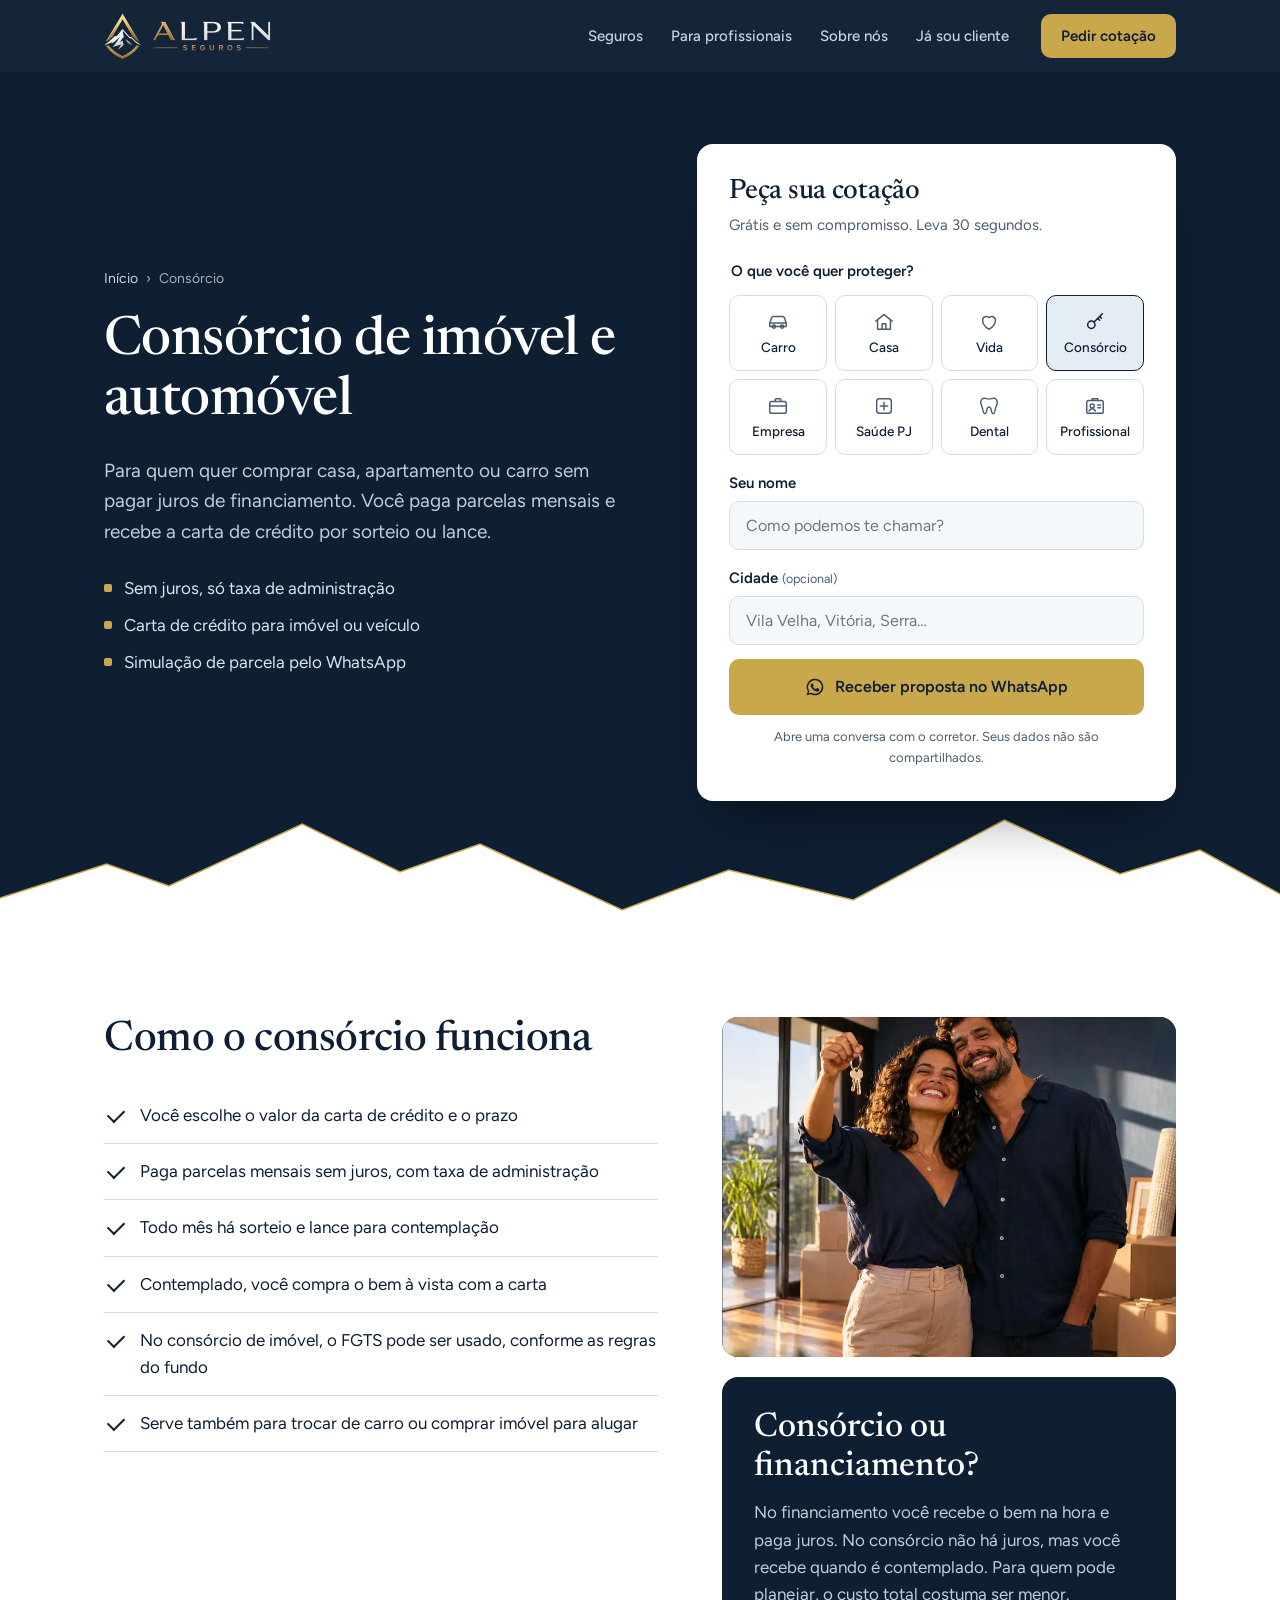
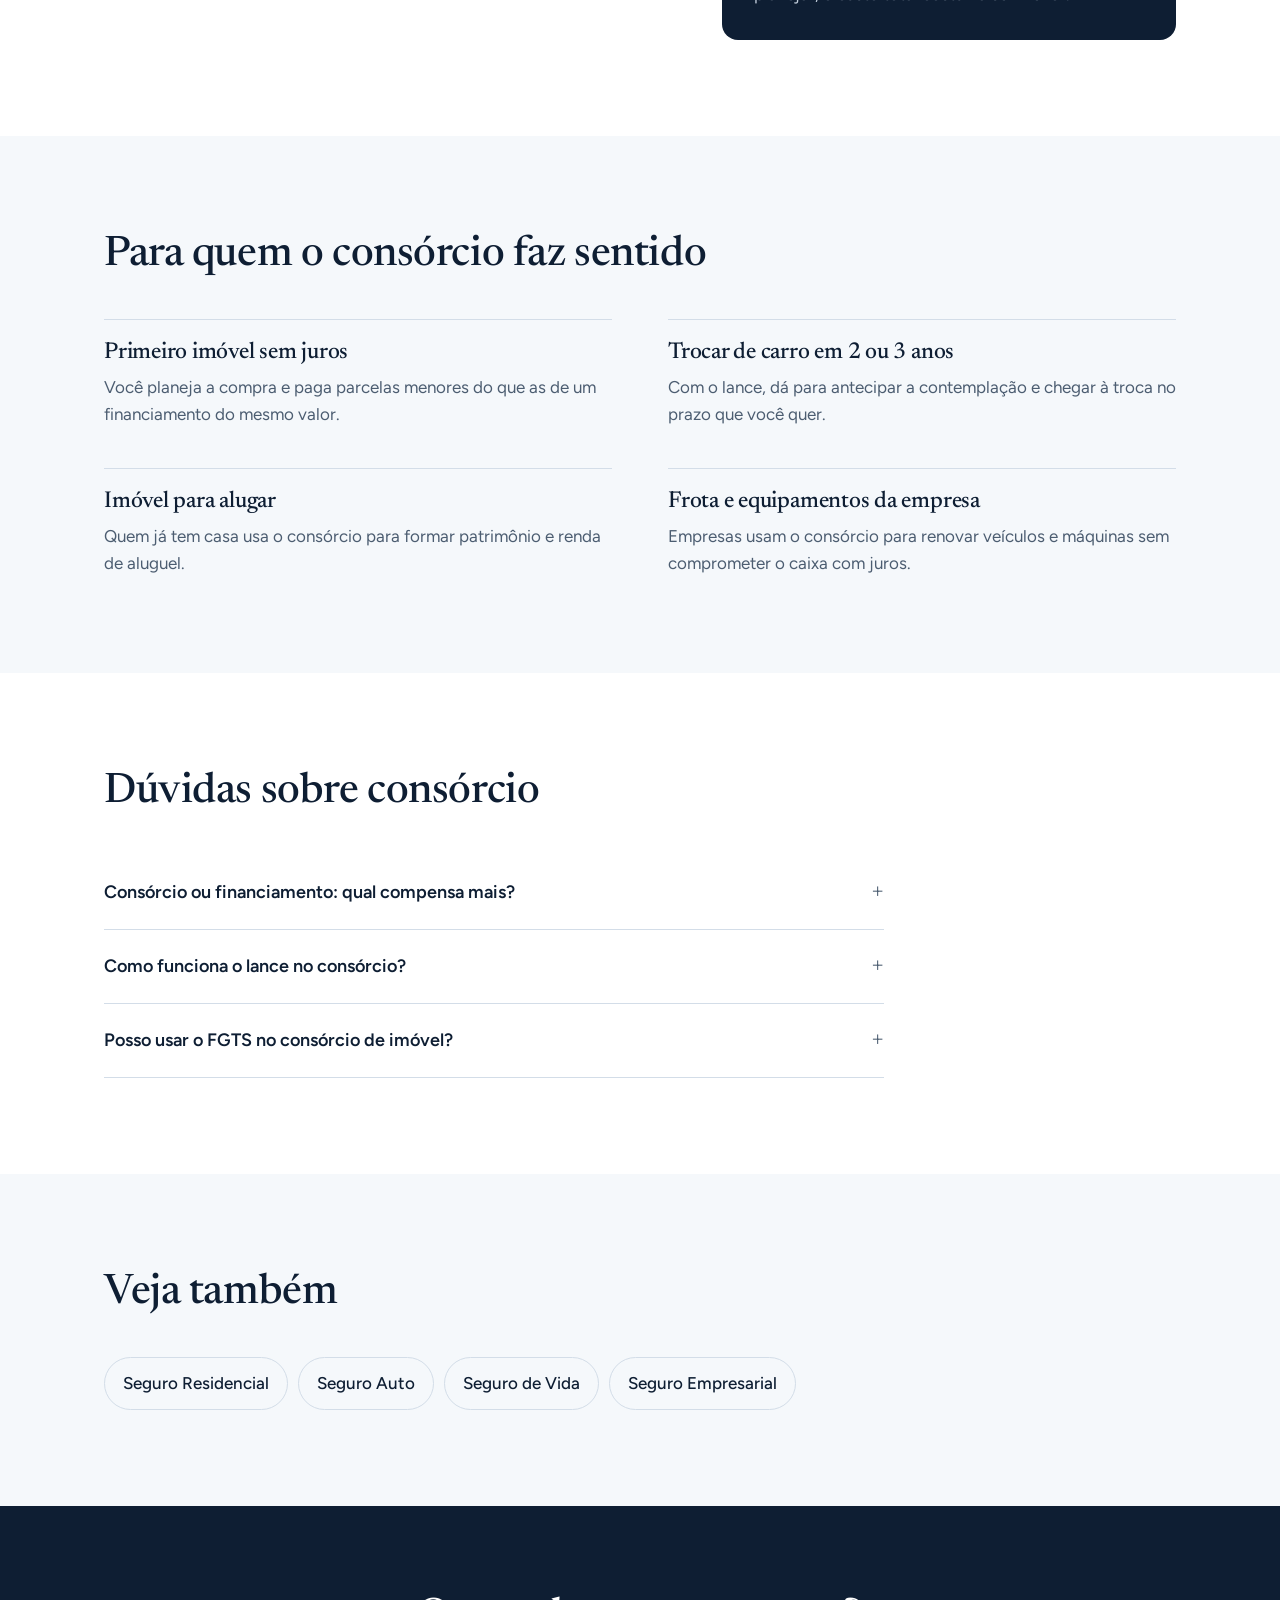
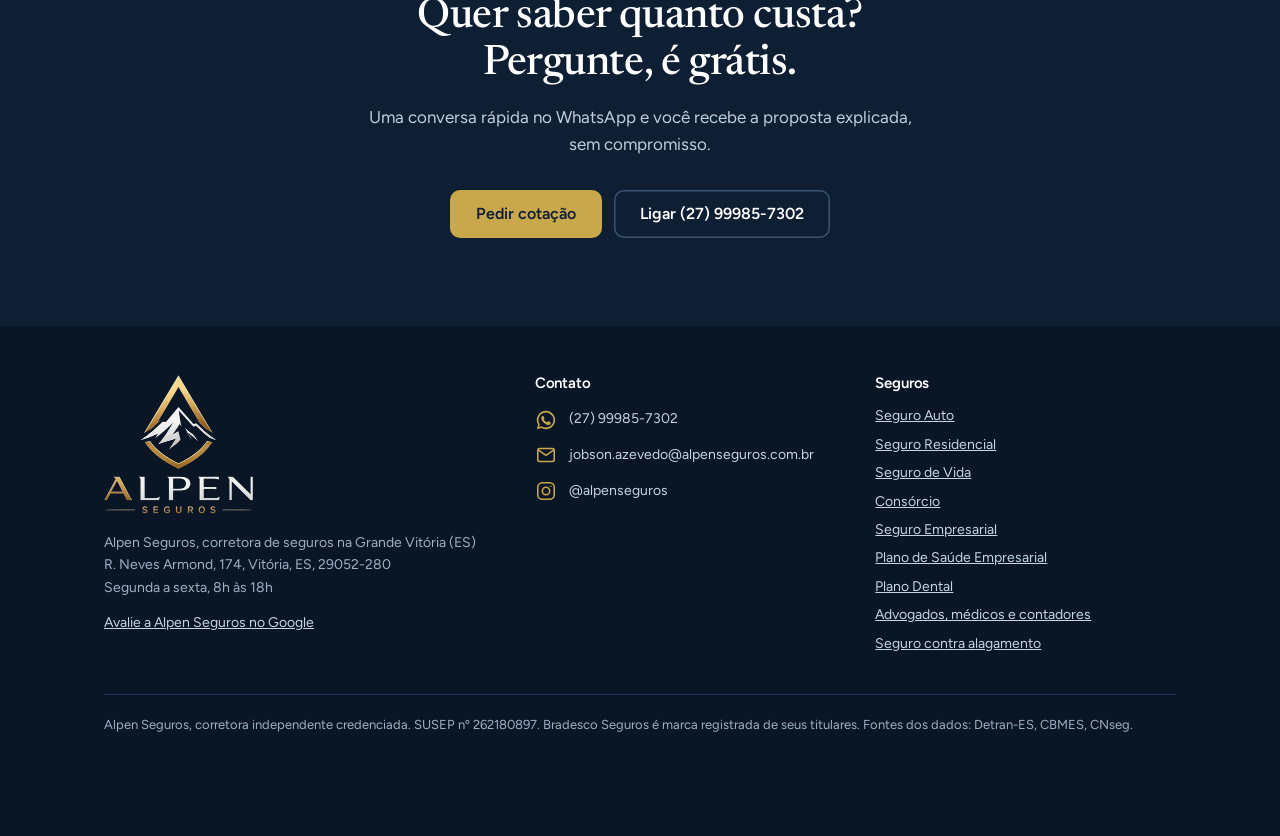
==== commit 7242ef76: "Show WhatsApp, e-mail and Instagram icons in footer contact Co-Authored-By: Claude Opus 5.5 <noreply" ====
--- a/consorcio/index.html
+++ b/consorcio/index.html
@@ -398,10 +398,10 @@
       </div>
       <div>
         <h2>Contato</h2>
-        <ul>
-          <li><a href="https://wa.me/5527999857302">WhatsApp (27) 99985-7302</a></li>
-          <li><a href="mailto:jobson.azevedo@alpenseguros.com.br">jobson.azevedo@alpenseguros.com.br</a></li>
-          <li><a href="https://www.instagram.com/alpenseguros">Instagram @alpenseguros</a></li>
+        <ul class="contact">
+          <li><a href="https://wa.me/5527999857302"><svg viewBox="0 0 24 24" aria-hidden="true"><path fill="currentColor" d="M12 2a10 10 0 0 0-8.6 15.1L2 22l5-1.3A10 10 0 1 0 12 2Zm0 18.2c-1.5 0-3-.4-4.3-1.2l-.3-.2-3 .8.8-2.9-.2-.3A8.2 8.2 0 1 1 12 20.2Zm4.5-6.1c-.2-.1-1.5-.7-1.7-.8-.2-.1-.4-.1-.6.1l-.8 1c-.1.2-.3.2-.5.1a6.7 6.7 0 0 1-3.3-2.9c-.2-.4.2-.4.7-1.3.1-.2 0-.3 0-.4l-.8-1.8c-.2-.5-.4-.4-.6-.4h-.5a1 1 0 0 0-.7.3 3 3 0 0 0-.9 2.2c0 1.3.9 2.5 1 2.7.1.2 1.8 2.8 4.4 3.9 1.6.7 2.3.8 3.1.6.5-.1 1.5-.6 1.7-1.2.2-.6.2-1.1.1-1.2l-.6-.3Z"/></svg><span><span class="sr">WhatsApp </span>(27) 99985-7302</span></a></li>
+          <li><a href="mailto:jobson.azevedo@alpenseguros.com.br"><svg viewBox="0 0 24 24" fill="none" stroke="currentColor" stroke-width="1.7" stroke-linecap="round" stroke-linejoin="round" aria-hidden="true"><rect x="3" y="5" width="18" height="14" rx="2"/><path d="m3.5 6.5 8.5 6 8.5-6"/></svg><span><span class="sr">E-mail </span>jobson.azevedo@alpenseguros.com.br</span></a></li>
+          <li><a href="https://www.instagram.com/alpenseguros"><svg viewBox="0 0 24 24" fill="none" stroke="currentColor" stroke-width="1.7" stroke-linecap="round" stroke-linejoin="round" aria-hidden="true"><rect x="3" y="3" width="18" height="18" rx="5"/><circle cx="12" cy="12" r="4"/><circle cx="17.3" cy="6.7" r=".8" fill="currentColor" stroke="none"/></svg><span><span class="sr">Instagram </span>@alpenseguros</span></a></li>
         </ul>
       </div>
       <div>
--- a/assets/site.css
+++ b/assets/site.css
@@ -217,6 +217,10 @@
 footer a{color:#C9D4E1;display:inline-block;padding:3px 0}
 footer ul{list-style:none;padding:0}
 footer address{font-style:normal}
+.contact a{display:inline-flex;align-items:center;gap:12px;padding:6px 0;text-decoration:none}
+.contact svg{width:22px;height:22px;flex:none;color:var(--gold)}
+.contact a:hover span{text-decoration:underline;text-underline-offset:3px}
+.sr{position:absolute;width:1px;height:1px;overflow:hidden;clip:rect(0 0 0 0);white-space:nowrap}
 .foot-logo{width:150px;height:auto;margin-bottom:18px}
 .legal{border-top:1px solid #1E3150;margin-top:36px;padding-top:20px;font-size:13px}
 
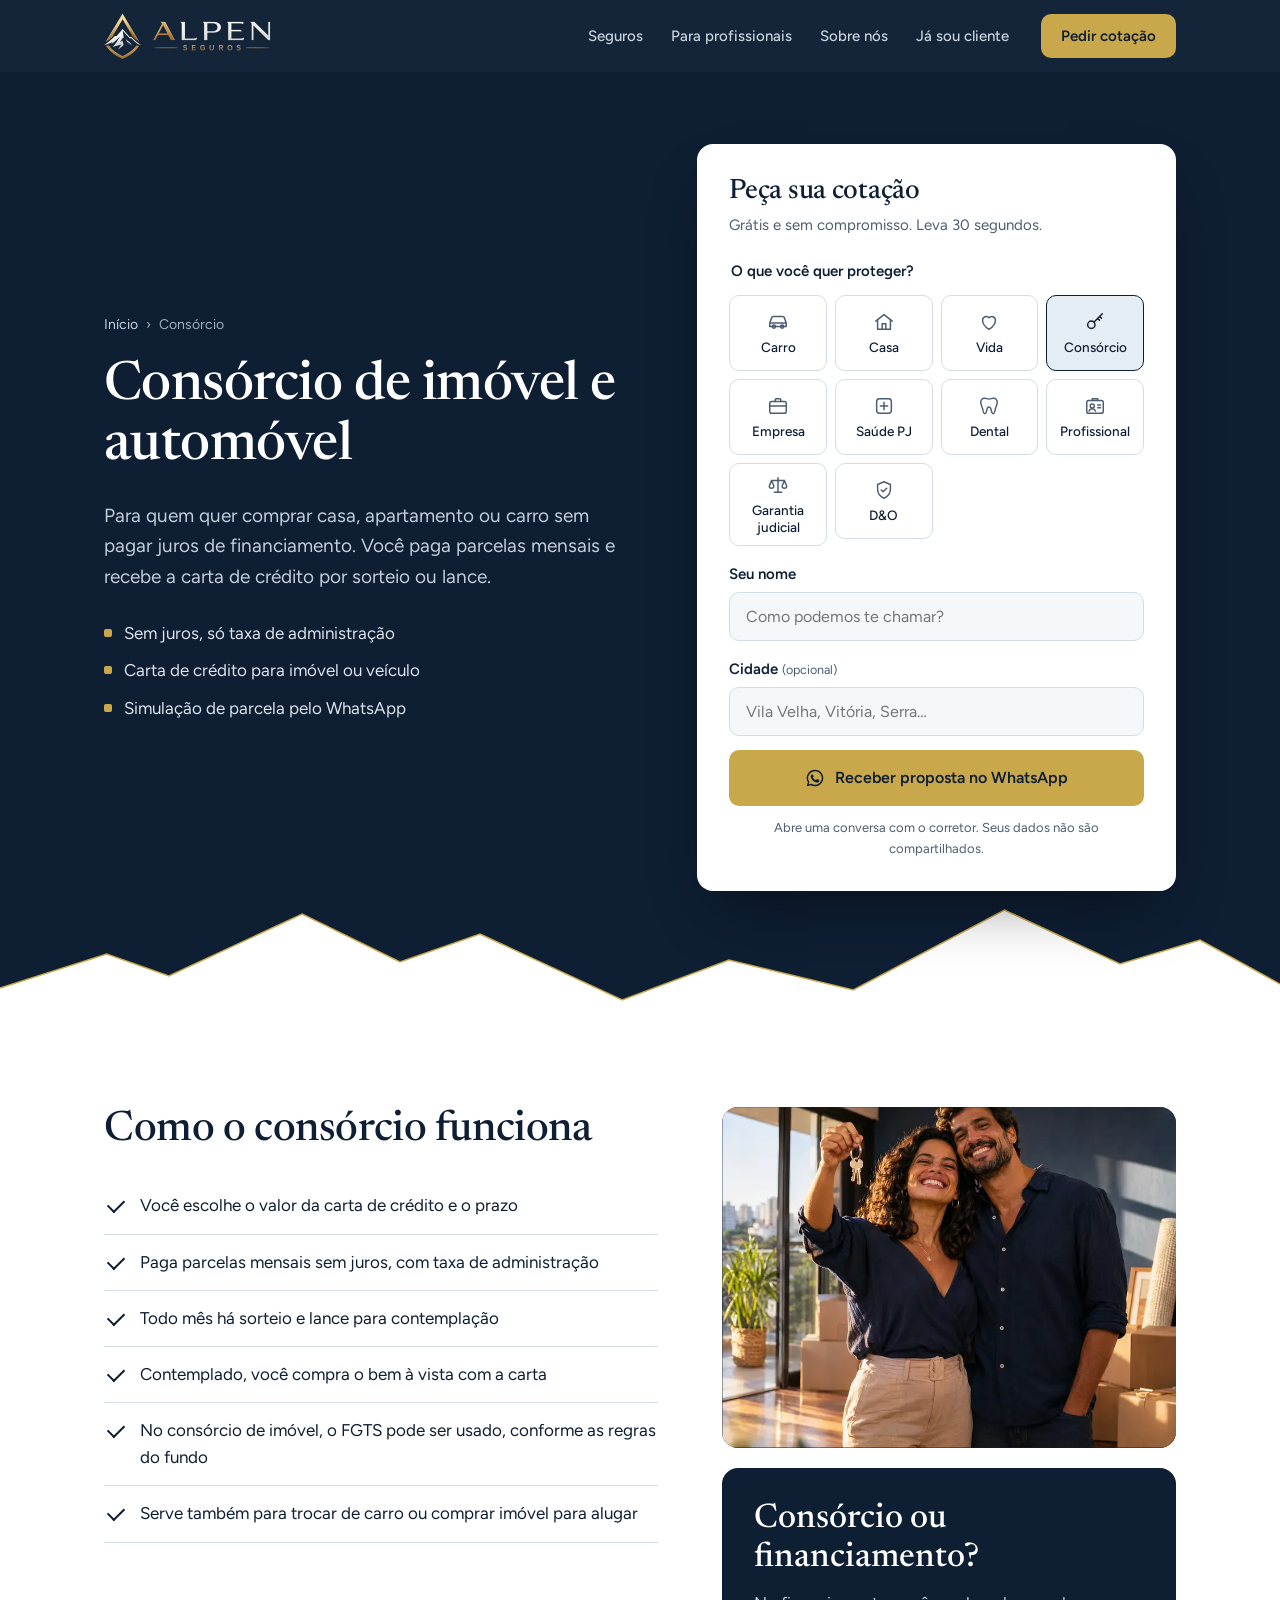
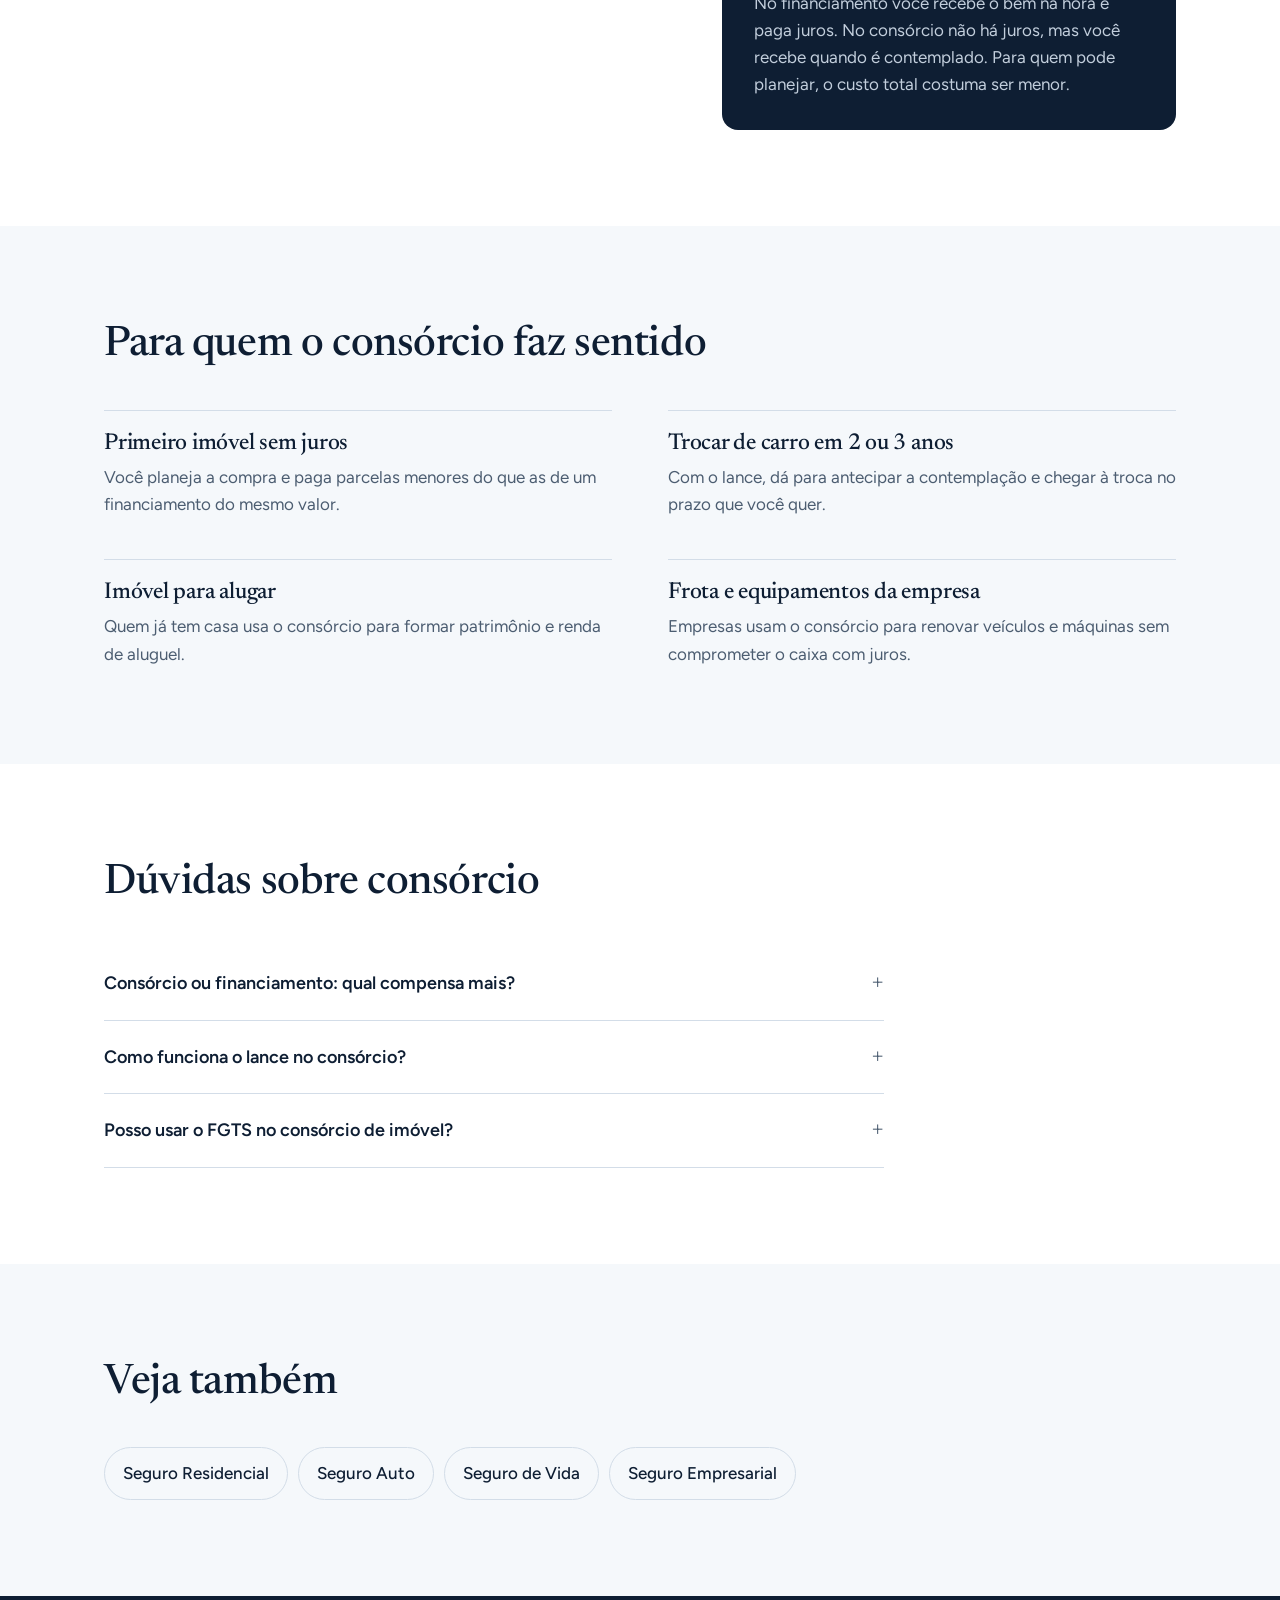
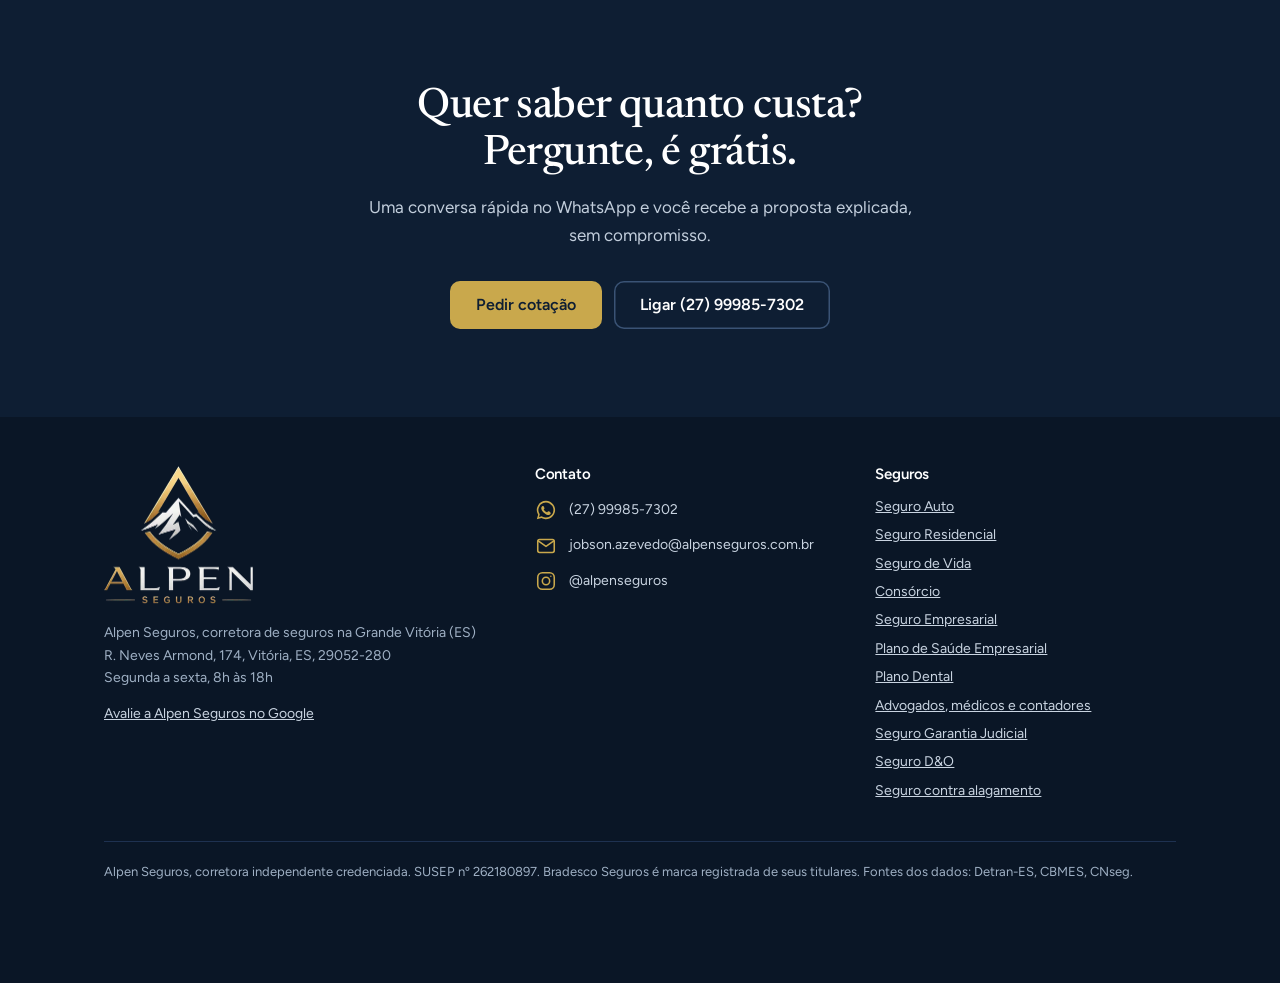
==== commit 62dbd356: "Add Seguro Garantia Judicial and Seguro D&O pages - Two new landing pages from the product list Jobs" ====
--- a/consorcio/index.html
+++ b/consorcio/index.html
@@ -25,7 +25,7 @@
 <link rel="preconnect" href="https://fonts.googleapis.com">
 <link rel="preconnect" href="https://fonts.gstatic.com" crossorigin>
 <link href="https://fonts.googleapis.com/css2?family=Figtree:wght@400;500;600&family=Newsreader:wght@400;500&display=swap" rel="stylesheet">
-<link rel="stylesheet" href="/assets/site.css">
+<link rel="stylesheet" href="/assets/site.css?v=5fd6b6ce">
 <script>document.documentElement.classList.add('js')</script>
 <script type="application/ld+json">
 {
@@ -233,6 +233,22 @@
     "@type": "Offer",
     "itemOffered": {
      "@type": "Service",
+     "name": "Seguro Garantia Judicial",
+     "url": "https://alpenseguros.com.br/seguro-garantia-judicial/"
+    }
+   },
+   {
+    "@type": "Offer",
+    "itemOffered": {
+     "@type": "Service",
+     "name": "Seguro D&O",
+     "url": "https://alpenseguros.com.br/seguro-d-o/"
+    }
+   },
+   {
+    "@type": "Offer",
+    "itemOffered": {
+     "@type": "Service",
      "name": "Seguro contra alagamento",
      "url": "https://alpenseguros.com.br/seguro-alagamento/"
     }
@@ -298,6 +314,8 @@
             <label class="chip"><input type="radio" name="produto" value="Plano de Saúde Empresarial"><span><svg viewBox="0 0 24 24" fill="none" stroke-width="1.6" stroke-linecap="round" stroke-linejoin="round" aria-hidden="true"><rect x="4" y="4" width="16" height="16" rx="3"/><path d="M12 8v8M8 12h8"/></svg>Saúde PJ</span></label>
             <label class="chip"><input type="radio" name="produto" value="Plano Dental"><span><svg viewBox="0 0 24 24" fill="none" stroke-width="1.6" stroke-linecap="round" stroke-linejoin="round" aria-hidden="true"><path d="M7 3.5c-2.5 0-4 2-4 4.5 0 3 1.5 4.5 2 7 .5 3 1 5.5 2.5 5.5S9.5 17 10 15c.4-1.4 1-2 2-2s1.6.6 2 2c.5 2 1 5.5 2.5 5.5S18.5 18 19 15c.5-2.5 2-4 2-7 0-2.5-1.5-4.5-4-4.5-2 0-3 1-5 1s-3-1-5-1Z"/></svg>Dental</span></label>
             <label class="chip"><input type="radio" name="produto" value="Seguro para Profissional Liberal"><span><svg viewBox="0 0 24 24" fill="none" stroke-width="1.6" stroke-linecap="round" stroke-linejoin="round" aria-hidden="true"><rect x="3" y="6" width="18" height="14" rx="2"/><circle cx="9" cy="12" r="2.2"/><path d="M5.5 17.5c.6-1.6 2-2.5 3.5-2.5s2.9.9 3.5 2.5M15 11h3M15 14h3M9 6V4h6v2"/></svg>Profissional</span></label>
+            <label class="chip"><input type="radio" name="produto" value="Seguro Garantia Judicial"><span><svg viewBox="0 0 24 24" fill="none" stroke-width="1.6" stroke-linecap="round" stroke-linejoin="round" aria-hidden="true"><path d="M12 4v16M8 20h8M5 7h14M12 4l0 3"/><path d="M5 7 2.5 13a2.5 2.5 0 0 0 5 0Z"/><path d="M19 7l-2.5 6a2.5 2.5 0 0 0 5 0Z"/></svg>Garantia judicial</span></label>
+            <label class="chip"><input type="radio" name="produto" value="Seguro D&O"><span><svg viewBox="0 0 24 24" fill="none" stroke-width="1.6" stroke-linecap="round" stroke-linejoin="round" aria-hidden="true"><path d="M12 3 5 6v5c0 4.4 3 8.3 7 10 4-1.7 7-5.6 7-10V6Z"/><path d="m9 12 2 2 4-4"/></svg>D&O</span></label>
           </div>
         </fieldset>
         <div class="field">
@@ -415,6 +433,8 @@
           <li><a href="/plano-de-saude-empresarial/">Plano de Saúde Empresarial</a></li>
           <li><a href="/plano-dental/">Plano Dental</a></li>
           <li><a href="/seguro-para-profissionais/">Advogados, médicos e contadores</a></li>
+          <li><a href="/seguro-garantia-judicial/">Seguro Garantia Judicial</a></li>
+          <li><a href="/seguro-d-o/">Seguro D&O</a></li>
           <li><a href="/seguro-alagamento/">Seguro contra alagamento</a></li>
         </ul>
       </div>
@@ -426,6 +446,6 @@
   <a class="btn btn-gold" href="#cotacao" data-focus>Pedir cotação</a>
   <a class="btn btn-ghost" href="tel:+5527999857302" aria-label="Ligar para a Alpen Seguros">Ligar</a>
 </div>
-<script src="/assets/site.js" defer></script>
+<script src="/assets/site.js?v=7320899a" defer></script>
 </body>
 </html>
--- a/assets/site.css
+++ b/assets/site.css
@@ -112,6 +112,12 @@
 .tabs button{flex:none;font:600 15px var(--sans);color:var(--slate);background:none;border:1.5px solid var(--line);border-radius:99px;padding:10px 18px;min-height:44px;cursor:pointer}
 .tabs button:hover{color:var(--ink);border-color:var(--slate)}
 .tabs button[aria-pressed="true"]{color:var(--white);background:var(--ink);border-color:var(--ink)}
+/* Com JS: uma pílula desliza até a aba ativa */
+.js .tabs{position:relative}
+.js .tabs button{position:relative;z-index:1;transition:color .25s,border-color .25s}
+.js .tabs button[aria-pressed="true"]{background:transparent;border-color:transparent}
+.tabs .ind{position:absolute;left:0;top:0;z-index:0;border-radius:99px;background:var(--ink);pointer-events:none;transition:transform .4s cubic-bezier(.2,.7,.2,1),width .4s cubic-bezier(.2,.7,.2,1)}
+@media (prefers-reduced-motion:reduce){.tabs .ind{transition:none}}
 
 /* Cards de seguro com foto (home) */
 .cards{list-style:none;padding:0;display:grid;grid-template-columns:repeat(4,1fr);gap:16px}
@@ -125,9 +131,23 @@
 .cards .card-body{position:relative;z-index:1;padding:20px}
 .cards h3{font-size:25px}
 .cards .one{display:block;font-size:15px;color:#D6DEE8;margin-top:4px;line-height:1.4}
-.cards .more{display:inline-block;margin-top:14px;font-size:14px;font-weight:600;border-bottom:1.5px solid var(--gold);padding-bottom:2px}
-.cards a:hover .more{color:var(--gold-hover)}
-.cards a:hover img{transform:scale(1.03);transition:transform .5s}
+.cards .more{display:inline-block;margin-top:14px;font-size:14px;font-weight:600;padding-bottom:4px;background:linear-gradient(var(--gold),var(--gold)) left bottom/45% 1.5px no-repeat;transition:background-size .35s cubic-bezier(.2,.7,.2,1),color .2s}
+.cards a:hover .more,.cards a:focus-visible .more{background-size:100% 1.5px;color:var(--gold-hover)}
+
+/* Efeitos dos cards: elevação, zoom da foto e entrada/saída ao filtrar */
+@media (prefers-reduced-motion:no-preference){
+  .cards a{transition:transform .35s cubic-bezier(.2,.7,.2,1),box-shadow .35s}
+  .cards a:hover,.cards a:focus-visible{transform:translateY(-6px);box-shadow:0 24px 40px -18px rgba(14,30,51,.6)}
+  .cards .card-img{transition:transform .7s cubic-bezier(.2,.7,.2,1)}
+  .cards a:hover .card-img,.cards a:focus-visible .card-img{transform:scale(1.06)}
+  .cards .card-body{transition:transform .35s cubic-bezier(.2,.7,.2,1)}
+  .cards a:hover .card-body{transform:translateY(-4px)}
+  .js .cards .reveal img{transition-delay:calc(var(--i,0) * 90ms)}
+  .cards li{transition:opacity .18s ease,transform .18s ease}
+  .cards li.saindo{opacity:0;transform:scale(.95)}
+  .cards li.entrando{animation:card-entra .5s cubic-bezier(.2,.7,.2,1) both}
+  @keyframes card-entra{from{opacity:0;transform:translateY(18px) scale(.97)}to{opacity:1;transform:none}}
+}
 
 /* Faixa do alagamento */
 .flood{background:var(--snow);border-top:1px solid var(--line);border-bottom:1px solid var(--line)}
@@ -157,9 +177,10 @@
 .about blockquote{font:400 clamp(22px,2.4vw,28px)/1.38 var(--serif);margin:24px 0;padding-left:20px;border-left:3px solid var(--gold)}
 .about p+p{margin-top:16px}
 .team h3{font:600 15px var(--sans);color:var(--slate);margin-bottom:16px}
-.person{display:grid;grid-template-columns:88px 1fr;gap:18px;align-items:center;padding:20px;border:1px solid var(--line);border-radius:14px;background:var(--white)}
+.person{display:grid;grid-template-columns:112px 1fr;gap:18px;align-items:center;padding:20px;border:1px solid var(--line);border-radius:14px;background:var(--white)}
 .person+.person{margin-top:12px}
-.person .ph{width:88px;height:88px;border-radius:50%;object-fit:cover;background:var(--ink);color:var(--gold);display:grid;place-items:center;font:500 28px var(--serif);border:2px solid var(--gold)}
+.person .ph{width:112px;height:112px;border-radius:50%;overflow:hidden;background:var(--ink);color:var(--gold);display:grid;place-items:center;font:500 30px var(--serif);border:2px solid var(--gold)}
+.person .ph img{width:100%;height:100%;object-fit:cover}
 .person strong{display:block;font:500 22px/1.2 var(--serif)}
 .person .role{display:block;font-size:14px;font-weight:600;color:var(--slate);margin:2px 0 8px}
 .person p{font-size:15px;color:var(--slate);line-height:1.5}
@@ -274,3 +295,13 @@
 .shot img{object-position:50% 30%}
 .shot.wide img{object-position:50% 55%}
 .flood-img img{object-position:50% 55%}
+
+/* Cards em destaque (auto e residencial): ocupam duas colunas */
+.cards li.destaque{grid-column:span 2}
+.cards li.destaque a{aspect-ratio:1.55}
+.cards li.destaque h3{font-size:30px}
+@media (max-width:600px){
+  .cards li.destaque a{aspect-ratio:16/10}
+  .cards li.destaque h3{font-size:24px}
+  .cards li.destaque .one{display:block}
+}
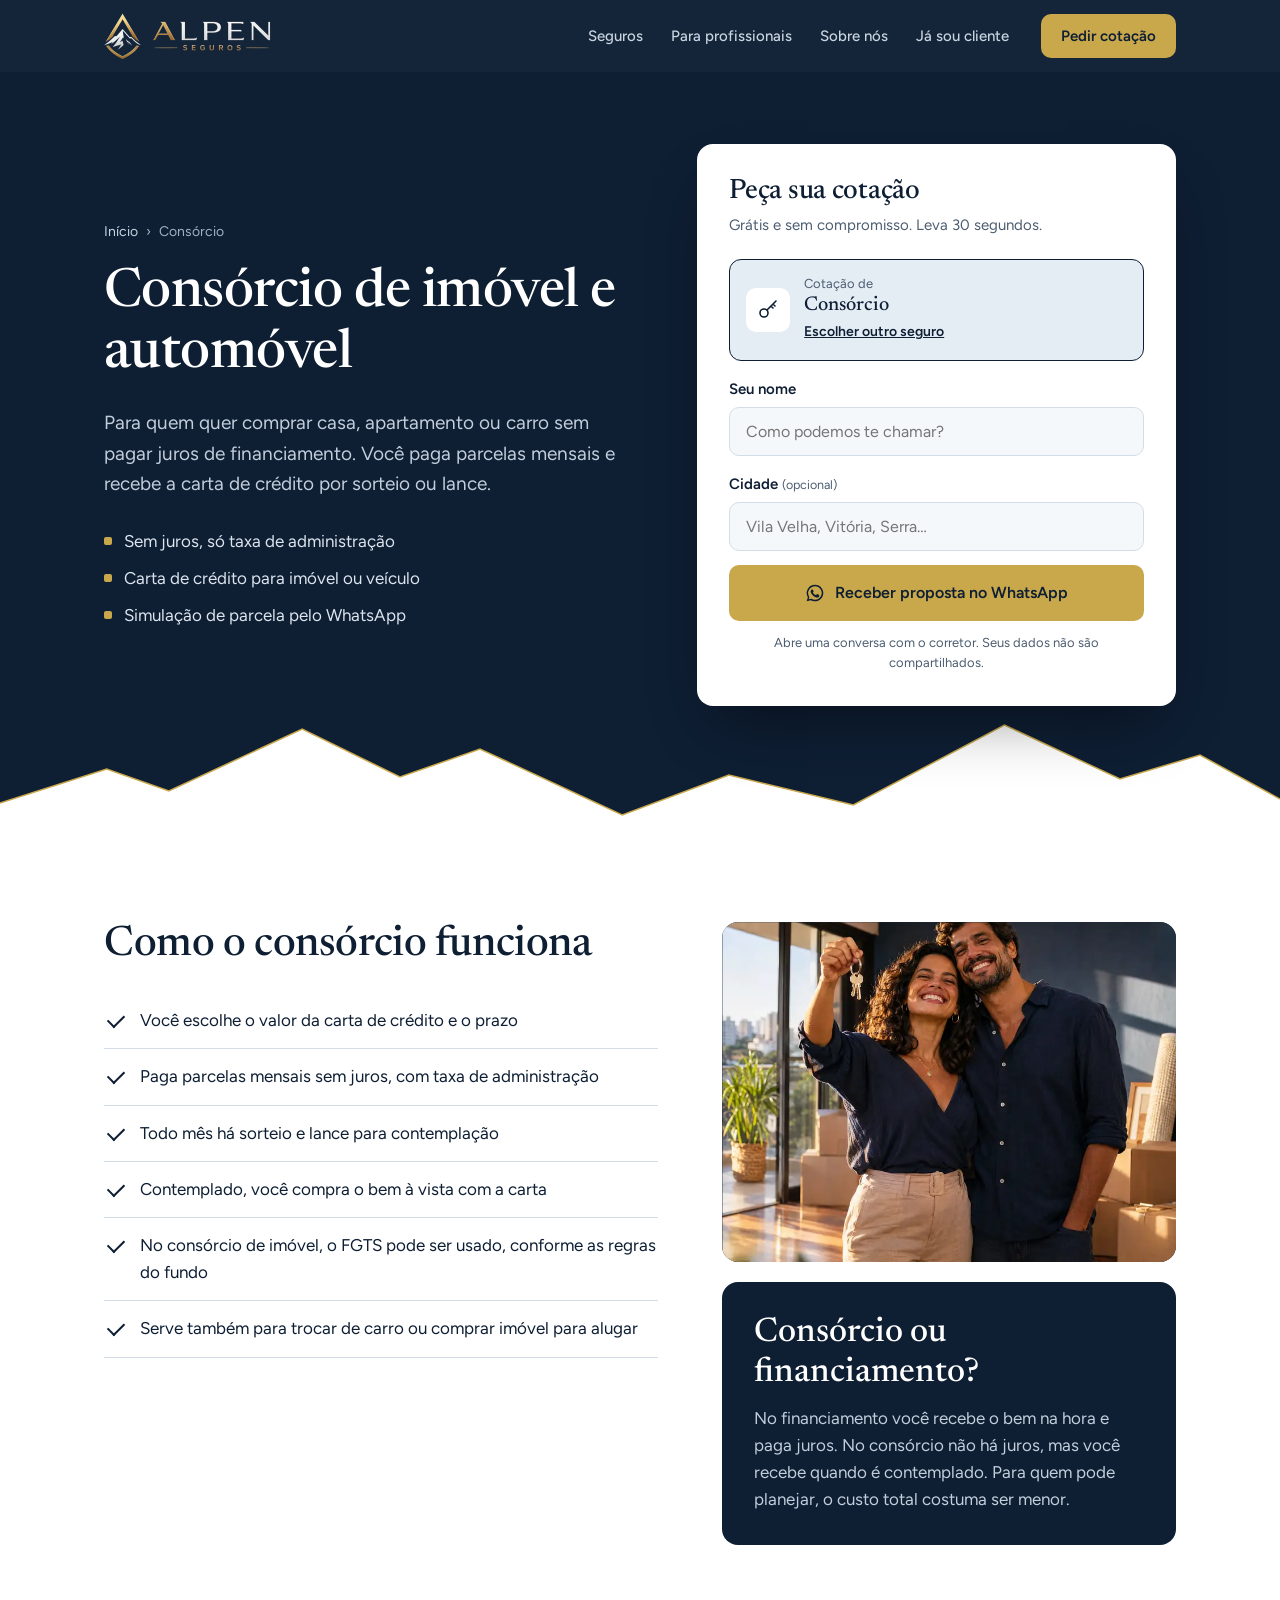
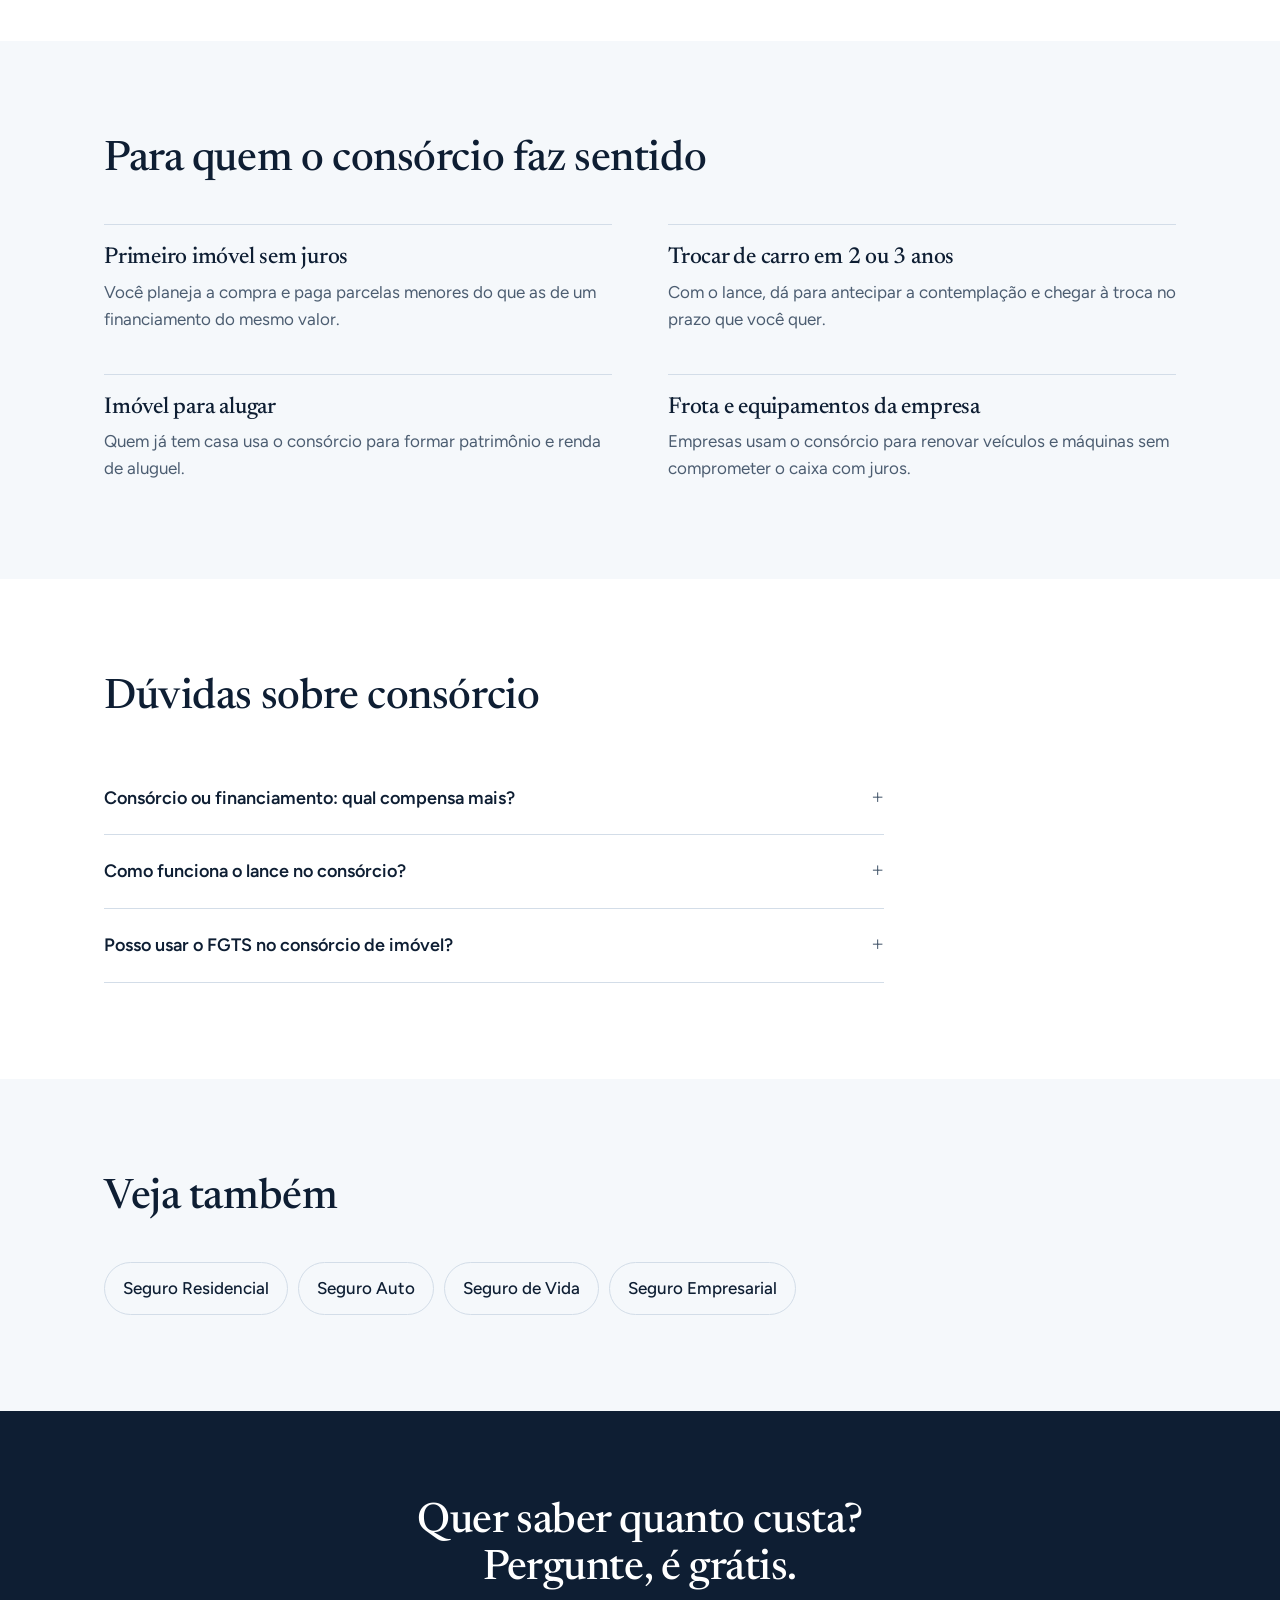
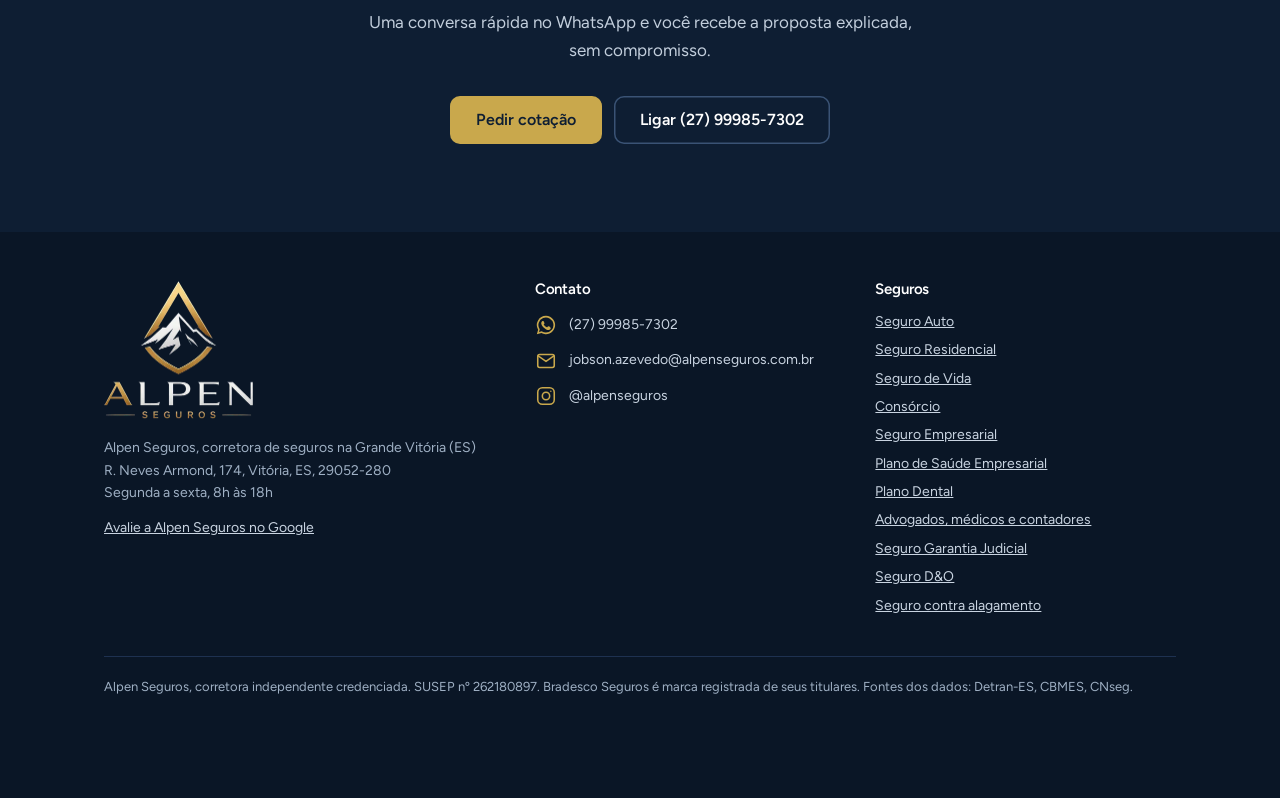
==== commit 123b93e5: "Fix product-page form and blurry wide photo - Product pages no longer show all 10 product chips (cli" ====
--- a/consorcio/index.html
+++ b/consorcio/index.html
@@ -25,7 +25,7 @@
 <link rel="preconnect" href="https://fonts.googleapis.com">
 <link rel="preconnect" href="https://fonts.gstatic.com" crossorigin>
 <link href="https://fonts.googleapis.com/css2?family=Figtree:wght@400;500;600&family=Newsreader:wght@400;500&display=swap" rel="stylesheet">
-<link rel="stylesheet" href="/assets/site.css?v=5fd6b6ce">
+<link rel="stylesheet" href="/assets/site.css?v=2399e690">
 <script>document.documentElement.classList.add('js')</script>
 <script type="application/ld+json">
 {
@@ -303,21 +303,12 @@
       <form class="quote" id="cotacao" novalidate>
         <h2>Peça sua cotação</h2>
         <p class="sub">Grátis e sem compromisso. Leva 30 segundos.</p>
-        <fieldset>
-          <legend>O que você quer proteger?</legend>
-          <div class="chips">
-            <label class="chip"><input type="radio" name="produto" value="Seguro Auto"><span><svg viewBox="0 0 24 24" fill="none" stroke-width="1.6" stroke-linecap="round" stroke-linejoin="round" aria-hidden="true"><path d="M5 17h14M3 13l2-5.5A2 2 0 0 1 6.9 6h10.2a2 2 0 0 1 1.9 1.5L21 13v4h-2.5M5.5 17H3v-4h18"/><circle cx="7.5" cy="17" r="1.8"/><circle cx="16.5" cy="17" r="1.8"/></svg>Carro</span></label>
-            <label class="chip"><input type="radio" name="produto" value="Seguro Residencial"><span><svg viewBox="0 0 24 24" fill="none" stroke-width="1.6" stroke-linecap="round" stroke-linejoin="round" aria-hidden="true"><path d="M3 11 12 4l9 7"/><path d="M5 10v10h14V10"/><path d="M10 20v-6h4v6"/></svg>Casa</span></label>
-            <label class="chip"><input type="radio" name="produto" value="Seguro de Vida"><span><svg viewBox="0 0 24 24" fill="none" stroke-width="1.6" stroke-linecap="round" stroke-linejoin="round" aria-hidden="true"><path d="M12 20s-7-4.4-7-10a4 4 0 0 1 7-2.6A4 4 0 0 1 19 10c0 5.6-7 10-7 10Z"/></svg>Vida</span></label>
-            <label class="chip"><input type="radio" name="produto" value="Consórcio" checked><span><svg viewBox="0 0 24 24" fill="none" stroke-width="1.6" stroke-linecap="round" stroke-linejoin="round" aria-hidden="true"><circle cx="8" cy="15" r="4"/><path d="m11 12 9-9M17 6l2 2M15 8l2 2"/></svg>Consórcio</span></label>
-            <label class="chip"><input type="radio" name="produto" value="Seguro Empresarial"><span><svg viewBox="0 0 24 24" fill="none" stroke-width="1.6" stroke-linecap="round" stroke-linejoin="round" aria-hidden="true"><rect x="3" y="7" width="18" height="13" rx="2"/><path d="M9 7V5a1 1 0 0 1 1-1h4a1 1 0 0 1 1 1v2M3 12h18"/></svg>Empresa</span></label>
-            <label class="chip"><input type="radio" name="produto" value="Plano de Saúde Empresarial"><span><svg viewBox="0 0 24 24" fill="none" stroke-width="1.6" stroke-linecap="round" stroke-linejoin="round" aria-hidden="true"><rect x="4" y="4" width="16" height="16" rx="3"/><path d="M12 8v8M8 12h8"/></svg>Saúde PJ</span></label>
-            <label class="chip"><input type="radio" name="produto" value="Plano Dental"><span><svg viewBox="0 0 24 24" fill="none" stroke-width="1.6" stroke-linecap="round" stroke-linejoin="round" aria-hidden="true"><path d="M7 3.5c-2.5 0-4 2-4 4.5 0 3 1.5 4.5 2 7 .5 3 1 5.5 2.5 5.5S9.5 17 10 15c.4-1.4 1-2 2-2s1.6.6 2 2c.5 2 1 5.5 2.5 5.5S18.5 18 19 15c.5-2.5 2-4 2-7 0-2.5-1.5-4.5-4-4.5-2 0-3 1-5 1s-3-1-5-1Z"/></svg>Dental</span></label>
-            <label class="chip"><input type="radio" name="produto" value="Seguro para Profissional Liberal"><span><svg viewBox="0 0 24 24" fill="none" stroke-width="1.6" stroke-linecap="round" stroke-linejoin="round" aria-hidden="true"><rect x="3" y="6" width="18" height="14" rx="2"/><circle cx="9" cy="12" r="2.2"/><path d="M5.5 17.5c.6-1.6 2-2.5 3.5-2.5s2.9.9 3.5 2.5M15 11h3M15 14h3M9 6V4h6v2"/></svg>Profissional</span></label>
-            <label class="chip"><input type="radio" name="produto" value="Seguro Garantia Judicial"><span><svg viewBox="0 0 24 24" fill="none" stroke-width="1.6" stroke-linecap="round" stroke-linejoin="round" aria-hidden="true"><path d="M12 4v16M8 20h8M5 7h14M12 4l0 3"/><path d="M5 7 2.5 13a2.5 2.5 0 0 0 5 0Z"/><path d="M19 7l-2.5 6a2.5 2.5 0 0 0 5 0Z"/></svg>Garantia judicial</span></label>
-            <label class="chip"><input type="radio" name="produto" value="Seguro D&O"><span><svg viewBox="0 0 24 24" fill="none" stroke-width="1.6" stroke-linecap="round" stroke-linejoin="round" aria-hidden="true"><path d="M12 3 5 6v5c0 4.4 3 8.3 7 10 4-1.7 7-5.6 7-10V6Z"/><path d="m9 12 2 2 4-4"/></svg>D&O</span></label>
-          </div>
-        </fieldset>
+        <div class="produto-fixo">
+          <input type="hidden" name="produto" value="Consórcio">
+          <span class="pf-ic"><svg viewBox="0 0 24 24" fill="none" stroke-width="1.6" stroke-linecap="round" stroke-linejoin="round" aria-hidden="true"><circle cx="8" cy="15" r="4"/><path d="m11 12 9-9M17 6l2 2M15 8l2 2"/></svg></span>
+          <span class="pf-txt">Cotação de<strong>Consórcio</strong></span>
+          <a href="/#cotacao">Escolher outro seguro</a>
+        </div>
         <div class="field">
           <label for="nome">Seu nome</label>
           <input id="nome" name="nome" autocomplete="given-name" placeholder="Como podemos te chamar?">
@@ -446,6 +437,6 @@
   <a class="btn btn-gold" href="#cotacao" data-focus>Pedir cotação</a>
   <a class="btn btn-ghost" href="tel:+5527999857302" aria-label="Ligar para a Alpen Seguros">Ligar</a>
 </div>
-<script src="/assets/site.js?v=7320899a" defer></script>
+<script src="/assets/site.js?v=8588ca2c" defer></script>
 </body>
 </html>
--- a/assets/site.css
+++ b/assets/site.css
@@ -305,3 +305,21 @@
   .cards li.destaque h3{font-size:24px}
   .cards li.destaque .one{display:block}
 }
+
+/* Com filtro ativo: todos os cards no mesmo tamanho, sem buracos na grade */
+.cards.filtrado{grid-template-columns:repeat(var(--cols,3),1fr)}
+.cards.filtrado li.destaque{grid-column:auto}
+.cards.filtrado a,.cards.filtrado li.destaque a{aspect-ratio:4/5}
+.cards.filtrado li.destaque h3{font-size:25px}
+@media (max-width:960px){.cards.filtrado{grid-template-columns:repeat(2,1fr)}}
+@media (max-width:600px){.cards.filtrado li.destaque h3{font-size:19px}.cards.filtrado li.destaque .one{display:none}}
+
+/* Formulário nas páginas de seguro: seguro fixo, sem chips */
+.produto-fixo{display:grid;grid-template-columns:auto 1fr;gap:4px 14px;align-items:center;margin-top:22px;padding:16px;border-radius:12px;background:var(--glacier);border:1.5px solid var(--ink)}
+.produto-fixo .pf-ic{grid-row:span 2;width:44px;height:44px;border-radius:10px;background:var(--white);display:grid;place-items:center}
+.produto-fixo .pf-ic svg{width:24px;height:24px;stroke:var(--ink)}
+.produto-fixo .pf-txt{font-size:13px;color:var(--slate);line-height:1.3}
+.produto-fixo .pf-txt strong{display:block;font:500 20px/1.2 var(--serif);color:var(--ink)}
+.produto-fixo a{grid-column:2;font-size:14px;font-weight:600;color:var(--ink)}
+.chips.poucas{grid-template-columns:1fr 1fr}
+@media (max-width:600px){.chips.poucas span{flex-direction:column;justify-content:center;text-align:center}}
